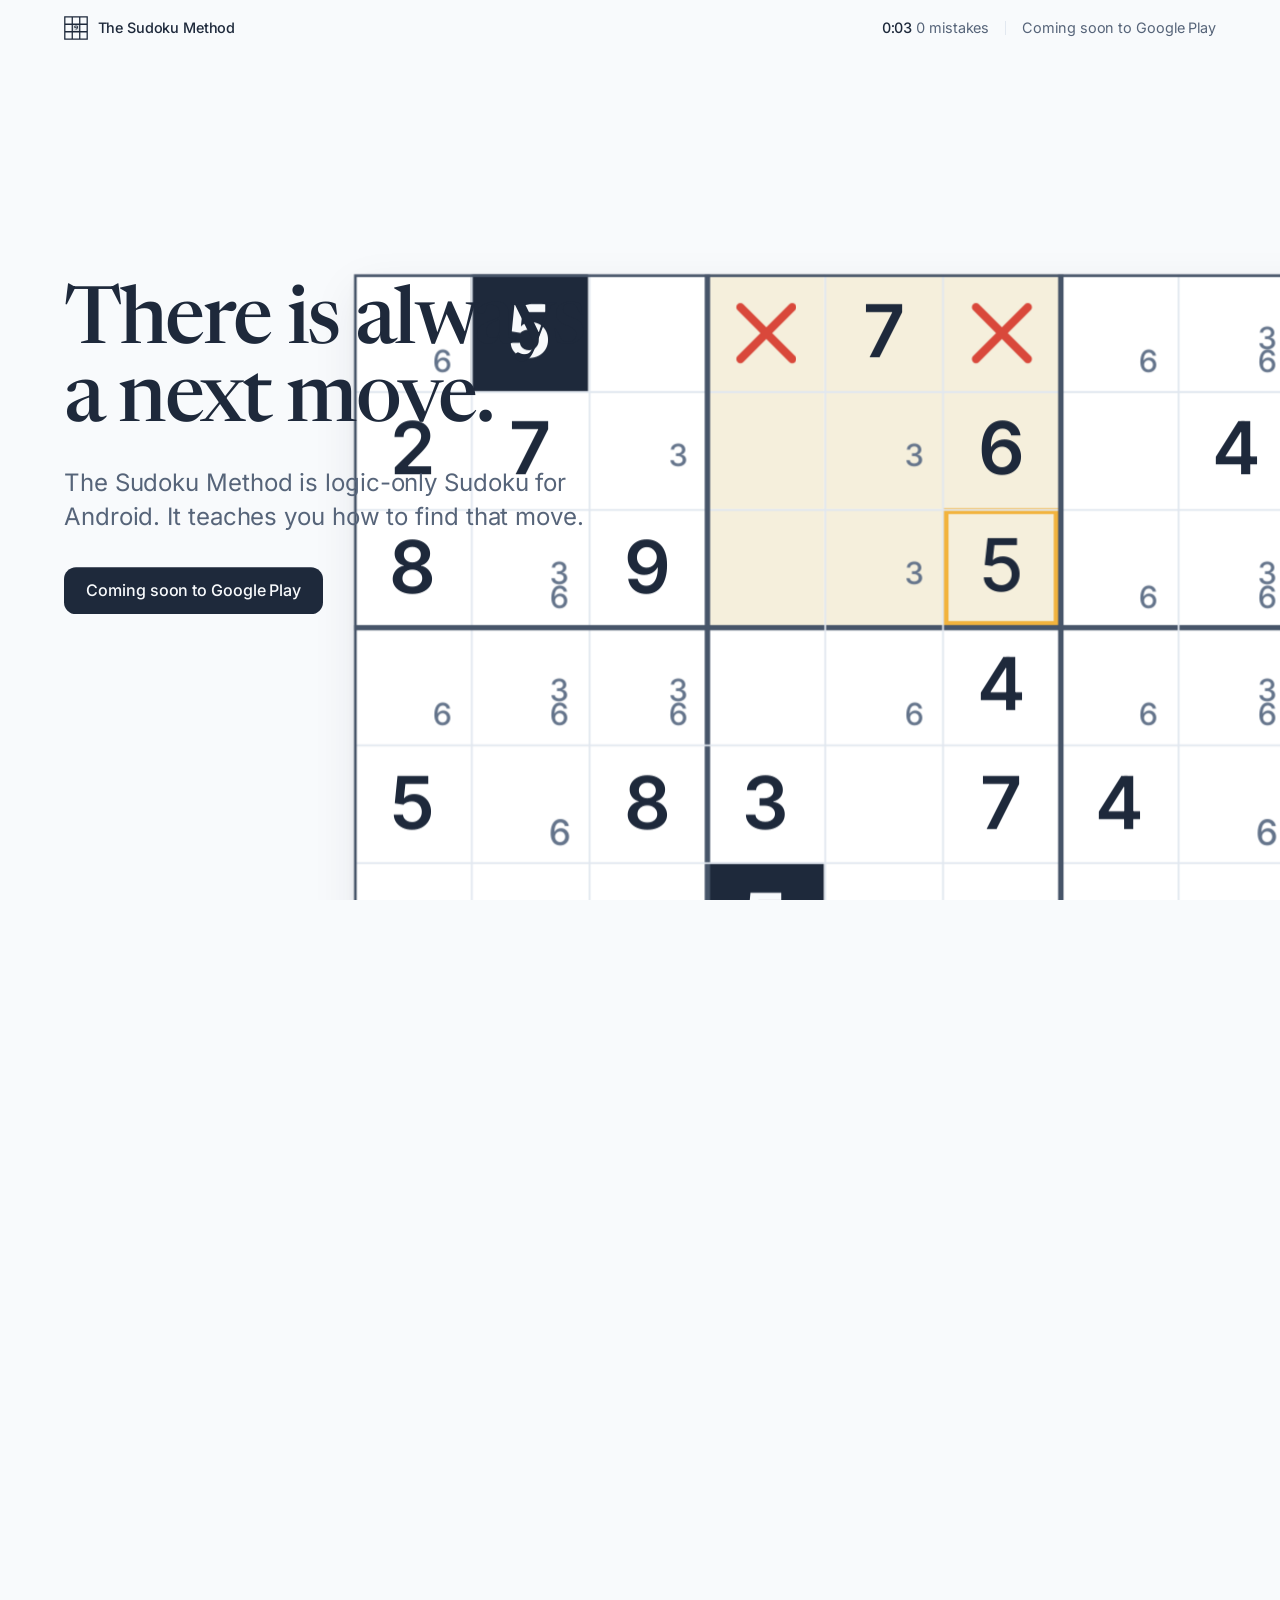
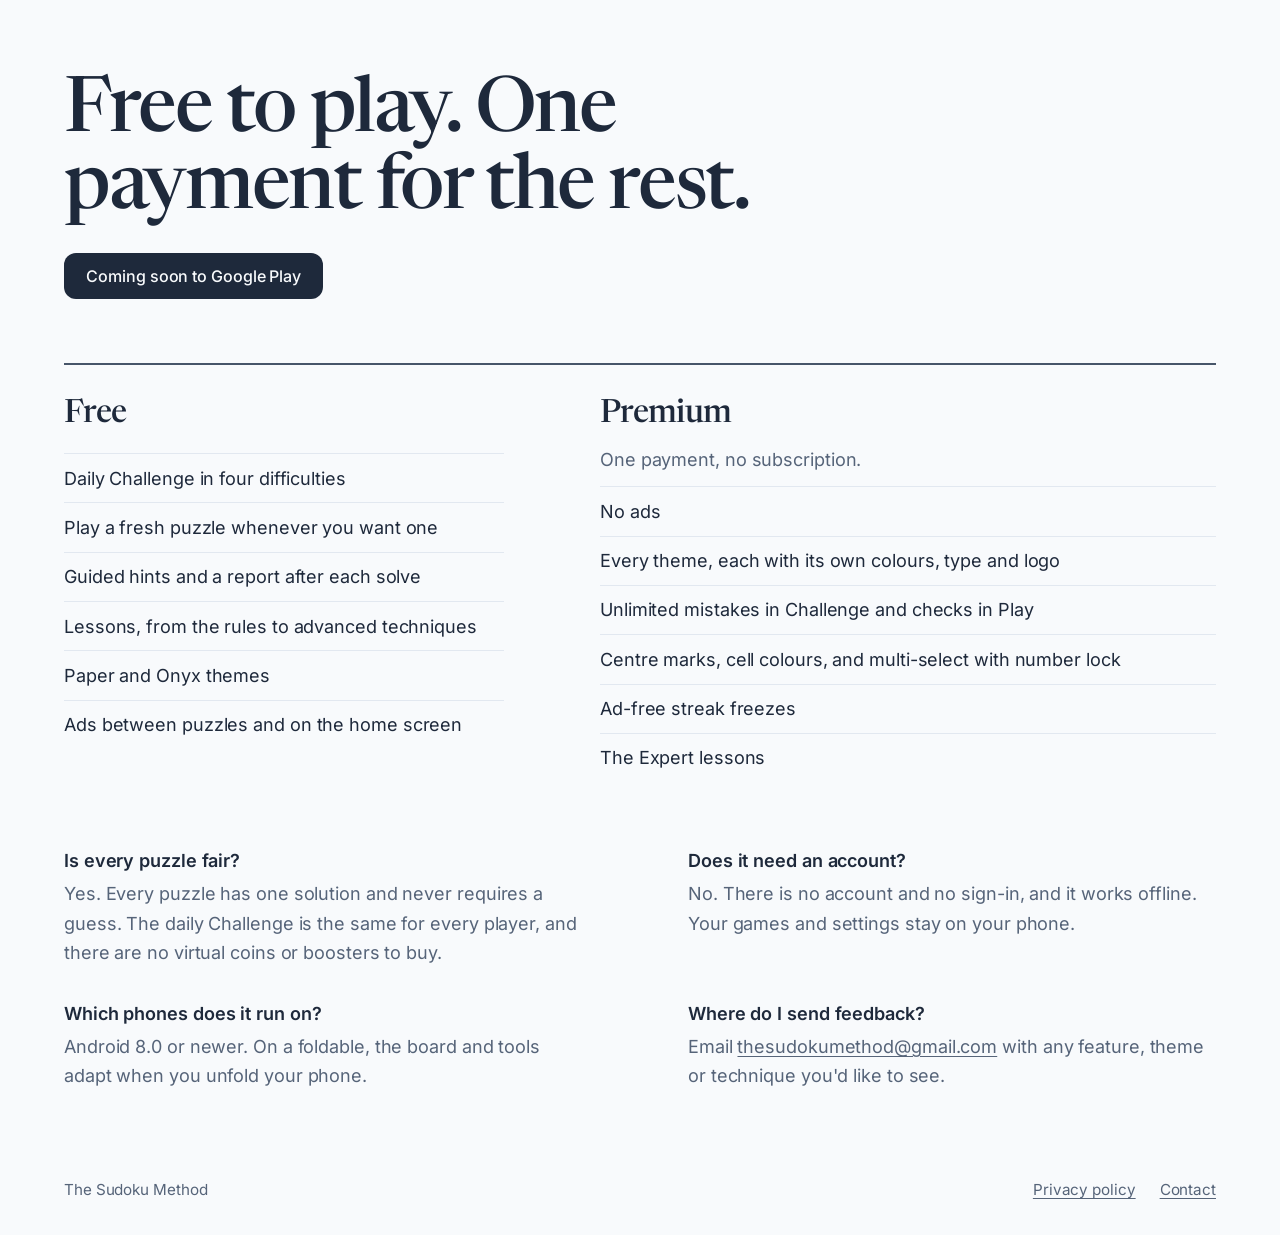
==== docs/index.html @ 0bb8c492 "The Sudoku Method website One real puzzle from the app, solved as you scroll, with the last digit le" ====
<!doctype html>
<html lang="en" class="no-js">
<head>
<meta charset="utf-8">
<meta name="viewport" content="width=device-width, initial-scale=1, viewport-fit=cover">
<title>The Sudoku Method: logic-only Sudoku for Android</title>
<meta name="description" content="Logic-only Sudoku with guided hints, a daily Challenge and a review of every solve. Every puzzle has one solution and never needs a guess.">
<link rel="canonical" href="https://thesudokumethod.app/">
<meta name="theme-color" content="#F8FAFC">
<meta property="og:type" content="website">
<meta property="og:site_name" content="The Sudoku Method">
<meta property="og:title" content="There is always a next move.">
<meta property="og:description" content="Logic-only Sudoku for Android, with hints that teach before they tell.">
<meta property="og:url" content="https://thesudokumethod.app/">
<meta property="og:image" content="https://thesudokumethod.app/assets/og.png">
<meta property="og:image:width" content="1200">
<meta property="og:image:height" content="630">
<meta name="twitter:card" content="summary_large_image">
<link rel="icon" href="favicon.svg" type="image/svg+xml">
<link rel="icon" href="favicon-32.png" sizes="32x32" type="image/png">
<link rel="apple-touch-icon" href="apple-touch-icon.png">
<link rel="preload" as="font" type="font/woff2" href="assets/fonts/newsreader.woff2" crossorigin>
<link rel="preload" as="font" type="font/woff2" href="assets/fonts/inter.woff2" crossorigin>
<link rel="stylesheet" href="engine/scrollcraft.css">
<link rel="stylesheet" href="assets/site.css">
<noscript><link rel="stylesheet" href="assets/nojs.css"></noscript>
<script>document.documentElement.classList.remove('no-js');</script>
<script type="application/ld+json">
{
  "@context": "https://schema.org",
  "@type": "MobileApplication",
  "name": "The Sudoku Method",
  "operatingSystem": "Android",
  "applicationCategory": "GameApplication",
  "url": "https://thesudokumethod.app/",
  "description": "Logic-only Sudoku with guided hints, a daily Challenge and a review of every solve."
}
</script>
</head>
<body>

<header class="bar" id="bar">
  <a class="brand" href="#top" aria-label="The Sudoku Method, back to the top">
    <svg class="mark" viewBox="0 0 30 30" aria-hidden="true">
      <path d="M1 1h28v28H1zM10.33 1v28M19.67 1v28M1 10.33h28M1 19.67h28" fill="none" stroke="currentColor" stroke-width="1.6"/>
      <rect x="11.1" y="11.1" width="7.8" height="7.8" fill="currentColor" opacity=".12"/>
      <text x="15" y="18" text-anchor="middle" font-size="8" font-weight="700" fill="currentColor">9</text>
    </svg>
    <span>The Sudoku Method</span>
  </a>
  <p class="clock" aria-hidden="true"><b id="clock">0:00</b> <span id="mistakes">0 mistakes</span></p>
  <p class="get" data-cta>Coming soon to Google Play</p>
</header>

<main id="top">
  <section id="solve" data-sc-act="pin" data-sc-span="12.4" aria-label="A Sudoku solved one move at a time">
    <div data-sc-stage class="stage" id="stage">
      <div class="texture" aria-hidden="true"></div>

      <div class="camera" id="camera" aria-hidden="true">
        <div class="tilt" id="tilt">
          <div class="board" id="board"></div>
        </div>
      </div>

      <div class="hero" data-beat="hero lift" data-hold-start>
        <h1>There is always a&nbsp;next&nbsp;move.</h1>
        <p class="lede">The Sudoku Method is logic-only Sudoku for Android. It teaches you how to find that move.</p>
        <p class="get get--solid" data-cta>Coming soon to Google Play</p>
      </div>

      <article class="note card" data-beat="look">
        <h2><span class="count">1/3</span> Look in this box</h2>
        <p>One digit has only one cell left here.</p>
      </article>
      <article class="note card" data-beat="find">
        <h2><span class="count">2/3</span> Find the 5</h2>
        <p>The highlighted 5s rule out the other empty cells in this box. Only one cell is left for a 5.</p>
      </article>
      <article class="note card" data-beat="place">
        <h2><span class="count">3/3</span> It's a 5</h2>
        <p>It's the only cell in this box that can hold a 5.</p>
      </article>
      <article class="note" data-beat="teach">
        <h2>Hints teach before they tell.</h2>
        <p>Where to look, why it works, and only then the digit. All three steps count as one hint.</p>
      </article>

      <article class="note note--r" data-beat="run">
        <h2>You never have to guess.</h2>
        <p>Every puzzle has exactly one solution and can be solved by logic alone. Each one is rated by the hardest technique it needs, from Easy to Expert.</p>
        <p class="tech" aria-hidden="true"><span id="tech">Hidden Single</span></p>
      </article>

      <article class="note" data-beat="stall">
        <h2>Then the easy digits run out.</h2>
        <p>Pencil in what's still possible, and start reading the board.</p>
      </article>
      <article class="note" data-beat="narrow">
        <h2>Now you read the marks.</h2>
        <p>11 short chapters take you from the rules to advanced techniques, with practice on real boards.</p>
        <p class="tech" aria-hidden="true"><span id="tech2">Pointing</span></p>
      </article>
      <article class="note note--r" data-beat="xwing" data-window="0.02 0.6">
        <h2>X-Wing</h2>
        <p>In each of these two rows, the 6 has just two cells left, and they line up. So the rest of those two columns can't be a 6.</p>
      </article>
      <article class="note note--r" data-beat="fall" data-window="0 0.82">
        <h2>One idea opens the whole board.</h2>
      </article>

      <section class="rail-wrap" id="railWrap" aria-label="Inside the app">
        <div class="rail" id="rail">
          <div class="rail-lead">
            <h2>Everything around the board.</h2>
            <p>Real screens from the app.</p>
          </div>
          <figure>
            <img src="assets/screens/challenge.jpg" width="675" height="1400" fetchpriority="low" decoding="async" alt="The Challenge screen: today's Medium puzzle, your streak and a calendar of the month.">
            <figcaption><b>Challenge</b> One puzzle a day in each difficulty, the same for everyone. Solve it on the day to build a streak.</figcaption>
          </figure>
          <figure>
            <img src="assets/screens/learn.jpg" width="675" height="1400" fetchpriority="low" decoding="async" alt="The Lessons screen, with beginner chapters such as Hidden Single and advanced chapters such as Pointing.">
            <figcaption><b>Lessons</b> 11 short chapters, from the rules to advanced techniques.</figcaption>
          </figure>
          <figure>
            <img src="assets/screens/report.jpg" width="675" height="1400" fetchpriority="low" decoding="async" alt="A report after a solve: where the player got stuck, a link to the lesson, and what to try next.">
            <figcaption><b>Your report</b> After each solve: your blind spots, the techniques you used and what to try next.</figcaption>
          </figure>
          <figure>
            <img src="assets/screens/stats.jpg" width="675" height="1400" fetchpriority="low" decoding="async" alt="The Statistics screen, showing perfect games, streaks and best times.">
            <figcaption><b>Statistics</b> Perfect games, streaks and best times, for every difficulty.</figcaption>
          </figure>
        </div>
      </section>

      <div class="themes" data-beat="themes">
        <h2>One board. Eight ways to see it.</h2>
        <p class="theme-name" id="themeName">Onyx</p>
        <p class="theme-tier" id="themeTier">Free</p>
      </div>

      <div class="close" id="close">
        <div class="ask" id="ask">
          <h2>One cell left.</h2>
          <p id="askLine">Its row, column and box already hold eight different digits. Which one is missing?</p>
          <div class="pad" id="pad" role="group" aria-label="Place a digit in the last cell"></div>
        </div>
        <div class="result" id="result" hidden>
          <div class="stars" id="stars" aria-hidden="true"></div>
          <h2 id="resultTitle" tabindex="-1">Perfect game</h2>
          <p class="sub">The Unhurried Library. Expert, hardest step X-Wing.</p>
          <dl class="score">
            <div><dd id="scoreMistakes">0</dd><dt id="scoreMistakesLabel">mistakes</dt></div>
            <div><dd>1</dd><dt>hint</dt></div>
            <div><dd id="scoreTime">0:00</dd><dt>time to beat 25:30</dt></div>
          </dl>
          <p class="verdict" id="verdict"></p>
          <p class="more">That was your own solve, timed from your first scroll. In the app, each one ends with a report like this.</p>
          <p class="get get--solid" data-cta>Coming soon to Google Play</p>
        </div>
      </div>
    </div>
  </section>

  <section class="after" id="get">
    <div class="after-head">
      <h2>Free to play. One payment for the rest.</h2>
      <p class="get get--solid" data-cta>Coming soon to Google Play</p>
    </div>

    <div class="plans">
      <div>
        <h3>Free</h3>
        <ul>
          <li>Daily Challenge in four difficulties</li>
          <li>Play a fresh puzzle whenever you want one</li>
          <li>Guided hints and a report after each solve</li>
          <li>Lessons, from the rules to advanced techniques</li>
          <li>Paper and Onyx themes</li>
          <li>Ads between puzzles and on the home screen</li>
        </ul>
      </div>
      <div>
        <h3>Premium</h3>
        <p class="plan-line">One payment, no subscription.</p>
        <ul>
          <li>No ads</li>
          <li>Every theme, each with its own colours, type and logo</li>
          <li>Unlimited mistakes in Challenge and checks in Play</li>
          <li>Centre marks, cell colours, and multi-select with number lock</li>
          <li>Ad-free streak freezes</li>
          <li>The Expert lessons</li>
        </ul>
      </div>
    </div>

    <dl class="faq">
      <div>
        <dt>Is every puzzle fair?</dt>
        <dd>Yes. Every puzzle has one solution and never requires a guess. The daily Challenge is the same for every player, and there are no virtual coins or boosters to buy.</dd>
      </div>
      <div>
        <dt>Does it need an account?</dt>
        <dd>No. There is no account and no sign-in, and it works offline. Your games and settings stay on your phone.</dd>
      </div>
      <div>
        <dt>Which phones does it run on?</dt>
        <dd>Android 8.0 or newer. On a foldable, the board and tools adapt when you unfold your phone.</dd>
      </div>
      <div>
        <dt>Where do I send feedback?</dt>
        <dd>Email <a href="mailto:thesudokumethod@gmail.com">thesudokumethod@gmail.com</a> with any feature, theme or technique you'd like to see.</dd>
      </div>
    </dl>
  </section>
</main>

<footer class="foot">
  <p>The Sudoku Method</p>
  <nav aria-label="Footer">
    <a href="privacy/">Privacy policy</a>
    <a href="mailto:thesudokumethod@gmail.com">Contact</a>
  </nav>
</footer>

<script src="engine/scrollcraft.js" defer></script>
<script src="assets/solve.js" defer></script>
<script src="assets/board.js" defer></script>
<script src="assets/page.js" defer></script>
</body>
</html>
---- docs/engine/scrollcraft.css ----
/* ============================================================================
   scrollcraft.css: the taste floor
   ----------------------------------------------------------------------------
   Two layers, and the split matters:

     TOKENS   what you override per brand. Colour roles, the type ramp, the
              spacing scale, elevation, motion. A brand is ~12 values.
     DEVICES  what the engine drives. Do not restyle these to taste; they are
              the mechanism. Style your own markup instead.

   Nothing here draws a "component". There are no card, badge, or pill classes,
   because a stylesheet that ships those is how every page built on it ends up
   with the same shapes. You get a floor and a vocabulary; the composition is
   yours.
   ========================================================================== */

/* ---------------------------------------------------------------- tokens -- */
:root {
  /* --- colour roles. Override these six and the page is rebranded. -------- */
  --sc-canvas:      #08090b;   /* the page ground. Drift interpolates this.   */
  --sc-surface:     #101217;   /* anything raised off the ground             */
  --sc-ink:         #f4f2ef;   /* primary text                               */
  --sc-ink-soft:    #9a9ba1;   /* secondary text. Tinted, never flat gray.   */
  --sc-accent:      #d8ff3e;   /* ONE accent. It owns a region, not confetti. */
  --sc-accent-ink:  #08090b;   /* text that sits on the accent               */

  --sc-hairline:    color-mix(in oklab, var(--sc-ink) 12%, transparent);
  --sc-hairline-strong: color-mix(in oklab, var(--sc-ink) 22%, transparent);

  /* --- type. Two families max. Display carries voice, text carries prose. - */
  --sc-font-display: "Instrument Sans", "Geist", system-ui, sans-serif;
  --sc-font-text:    "Geist", system-ui, sans-serif;
  --sc-font-mono:    "Geist Mono", ui-monospace, monospace;

  /* Fluid ramp. Tracking tightens as size grows because a face set at 6rem
     with 0 tracking reads loose; this is optical correction, not decoration. */
  --sc-t-xs:   clamp(0.75rem, 0.72rem + 0.15vw, 0.82rem);
  --sc-t-sm:   clamp(0.875rem, 0.84rem + 0.18vw, 0.95rem);
  --sc-t-base: clamp(1rem, 0.96rem + 0.22vw, 1.125rem);
  --sc-t-lg:   clamp(1.2rem, 1.1rem + 0.5vw, 1.5rem);
  --sc-t-xl:   clamp(1.6rem, 1.35rem + 1.2vw, 2.25rem);
  --sc-t-2xl:  clamp(2.1rem, 1.6rem + 2.4vw, 3.4rem);
  --sc-t-3xl:  clamp(2.8rem, 1.9rem + 4.2vw, 5rem);
  --sc-t-4xl:  clamp(3.4rem, 1.9rem + 6.6vw, 7.5rem);

  --sc-track-tight:  -0.035em;
  --sc-track-snug:   -0.02em;
  --sc-track-normal: -0.005em;
  --sc-track-wide:    0.08em;

  --sc-leading-none: 0.94;
  --sc-leading-tight: 1.06;
  --sc-leading-body: 1.62;

  --sc-measure: 62ch;

  /* --- space. 4px base: the useful middle steps an 8-only scale misses. --- */
  --sc-1: 0.25rem;  --sc-2: 0.5rem;   --sc-3: 0.75rem;  --sc-4: 1rem;
  --sc-5: 1.5rem;   --sc-6: 2rem;     --sc-7: 3rem;     --sc-8: 4rem;
  --sc-9: 6rem;     --sc-10: 8rem;    --sc-11: 12rem;

  /* Section rhythm is fluid so a phone doesn't inherit desktop air. */
  --sc-section: clamp(4.5rem, 9vw, 11rem);
  --sc-gutter:  clamp(1.25rem, 5vw, 5.5rem);
  --sc-maxw:    82rem;

  /* --- radius. Pick one scale for the page and hold it. ------------------- */
  --sc-r-sm: 6px;  --sc-r-md: 12px;  --sc-r-lg: 20px;  --sc-r-pill: 999px;

  /* --- elevation. Every shadow has an offset AND a soft blur, and is tinted
         to the canvas hue. A zero-offset coloured halo is decoration, not
         depth, so there isn't one here. ---------------------------------- */
  --sc-shadow-color: 220 40% 2%;
  --sc-e1: 0 1px 2px hsl(var(--sc-shadow-color) / 0.28),
           0 2px 6px -1px hsl(var(--sc-shadow-color) / 0.20);
  --sc-e2: 0 2px 4px hsl(var(--sc-shadow-color) / 0.24),
           0 8px 18px -4px hsl(var(--sc-shadow-color) / 0.30);
  --sc-e3: 0 4px 8px hsl(var(--sc-shadow-color) / 0.22),
           0 18px 40px -8px hsl(var(--sc-shadow-color) / 0.38),
           0 48px 90px -24px hsl(var(--sc-shadow-color) / 0.30);

  /* Edge light: a 1px top highlight sells a raised surface better than any
     amount of blur, because real raised things catch light on their lip. */
  --sc-edge: inset 0 1px 0 color-mix(in oklab, var(--sc-ink) 10%, transparent);

  /* --- motion. Built-in CSS easings are too weak for UI. ------------------ */
  --sc-ease-out:    cubic-bezier(0.23, 1, 0.32, 1);
  --sc-ease-in-out: cubic-bezier(0.77, 0, 0.175, 1);
  --sc-ease-drawer: cubic-bezier(0.32, 0.72, 0, 1);
  --sc-d-fast: 160ms;  --sc-d-base: 240ms;  --sc-d-slow: 420ms;

  --sc-z-stage: 1; --sc-z-copy: 20; --sc-z-chrome: 60;
}

/* --------------------------------------------------------------- reset -- */
*, *::before, *::after { box-sizing: border-box; }
html { -webkit-text-size-adjust: 100%; scroll-behavior: smooth; }
@media (prefers-reduced-motion: reduce) { html { scroll-behavior: auto; } }

body {
  margin: 0;
  background: var(--sc-canvas);
  color: var(--sc-ink);
  font-family: var(--sc-font-text);
  font-size: var(--sc-t-base);
  line-height: var(--sc-leading-body);
  letter-spacing: var(--sc-track-normal);
  -webkit-font-smoothing: antialiased;
  text-rendering: optimizeLegibility;
  font-synthesis-weight: none;
  overflow-x: clip;
}
img, video, canvas, svg { display: block; max-width: 100%; }
button, input, select, textarea { font: inherit; color: inherit; }

/* ------------------------------------------------- the browser surfaces --
   The parts you did not draw still carry the design. Selection, caret, focus
   ring, scrollbar and tabular numerals all ship with defaults that belong to no
   design system. Theming them is the cheapest signal that a page was built
   rather than assembled, and it is the step that gets skipped most reliably. */
::selection { background: var(--sc-accent); color: var(--sc-accent-ink); }
:root { caret-color: var(--sc-accent); accent-color: var(--sc-accent); }
:focus-visible {
  outline: 2px solid var(--sc-accent);
  outline-offset: 3px;
  border-radius: var(--sc-r-sm);
}
:where(a) { color: inherit; text-decoration-thickness: 1px; text-underline-offset: 0.22em; }
@supports (scrollbar-color: auto) {
  html { scrollbar-color: color-mix(in oklab, var(--sc-ink) 26%, transparent) transparent; scrollbar-width: thin; }
}
:where(table, .sc-nums, [data-sc-count]) { font-variant-numeric: tabular-nums; }

/* ----------------------------------------------------------- typography -- */
.sc-display {
  font-family: var(--sc-font-display);
  font-weight: 500;
  line-height: var(--sc-leading-none);
  letter-spacing: var(--sc-track-tight);
  text-wrap: balance;
  margin: 0;
}
.sc-display--xl { font-size: var(--sc-t-4xl); }
.sc-display--lg { font-size: var(--sc-t-3xl); }
.sc-display--md { font-size: var(--sc-t-2xl); letter-spacing: var(--sc-track-snug); }
.sc-lede {
  font-size: var(--sc-t-lg);
  line-height: 1.44;
  letter-spacing: var(--sc-track-snug);
  color: var(--sc-ink);
  max-width: 46ch;
  text-wrap: pretty;
  margin: 0;
}
.sc-body { max-width: var(--sc-measure); color: var(--sc-ink-soft); text-wrap: pretty; margin: 0; }
.sc-label {
  font-family: var(--sc-font-mono);
  font-size: var(--sc-t-xs);
  letter-spacing: var(--sc-track-wide);
  text-transform: uppercase;
  color: var(--sc-ink-soft);
}

/* ---------------------------------------------------------------- layout -- */
.sc-wrap { width: 100%; max-width: var(--sc-maxw); margin-inline: auto; padding-inline: var(--sc-gutter); }
.sc-section { padding-block: var(--sc-section); }
/* More space above a heading than below it: the gap belongs to the boundary,
   not to the pair. */
.sc-stack > * + * { margin-top: var(--sc-4); }
.sc-stack > :is(h1,h2,h3) { margin-top: var(--sc-7); }
.sc-stack > :is(h1,h2,h3):first-child { margin-top: 0; }
.sc-rule { height: 1px; border: 0; background: var(--sc-hairline); margin: 0; }

/* =============================================================== DEVICES ==
   Driven by the engine. Restyle your own markup, not these.                */

.sc-act--pinned { position: relative; }
.sc-stage {
  position: sticky; top: 0;
  height: 100vh; height: 100svh;
  overflow: clip;
  z-index: var(--sc-z-stage);
}

/* scrub / sequence media */
.sc-stage :is(video[data-sc-scrub], canvas[data-sc-sequence], .sc-stage__poster) {
  position: absolute; inset: 0;
  width: 100%; height: 100%;
  object-fit: cover;
}
video[data-sc-scrub] { opacity: 0; transition: opacity 380ms var(--sc-ease-out); }
.sc-has-clip video[data-sc-scrub] { opacity: 1; }
/* The poster is a live frame-holder, not a placeholder: it stays up until a
   real video frame has painted, which is what stops the blank-stage flash. */
.sc-stage__poster { z-index: 0; transition: opacity 380ms var(--sc-ease-out); }
.sc-has-clip .sc-stage__poster { opacity: 0; }

/* A scrim only where text sits. A full-frame darkening layer flattens the
   image everywhere to fix contrast in one corner. */
.sc-scrim {
  position: absolute; inset: 0; pointer-events: none; z-index: 1;
  background: linear-gradient(
    var(--sc-scrim-angle, 180deg),
    color-mix(in oklab, var(--sc-canvas) var(--sc-scrim-a, 78%), transparent) 0%,
    color-mix(in oklab, var(--sc-canvas) 30%, transparent) 42%,
    transparent 68%);
}
/* Point the scrim at the copy. A scrim gradient that darkens the top while the
   copy sits at the bottom fixes contrast nowhere and flattens the image
   everywhere, which is the most common way text-over-video goes wrong. */
.sc-scrim--bottom { --sc-scrim-angle: 0deg; }
.sc-scrim--left   { --sc-scrim-angle: 90deg; }
.sc-scrim--right  { --sc-scrim-angle: 270deg; }

/* Corner scrims, for copy anchored to a corner. An edge gradient has to darken
   a whole band across the frame to cover one corner; a corner gradient puts the
   density where the text is and leaves the rest of the image alone. Pair with
   .sc-copy--lead / .sc-copy--trail. */
.sc-scrim--lead {
  background: linear-gradient(to top right,
    color-mix(in oklab, var(--sc-canvas) 94%, transparent) 0%,
    color-mix(in oklab, var(--sc-canvas) 72%, transparent) 30%,
    color-mix(in oklab, var(--sc-canvas) 30%, transparent) 52%,
    transparent 72%);
}
.sc-scrim--trail {
  background: linear-gradient(to top left,
    color-mix(in oklab, var(--sc-canvas) 94%, transparent) 0%,
    color-mix(in oklab, var(--sc-canvas) 72%, transparent) 30%,
    color-mix(in oklab, var(--sc-canvas) 30%, transparent) 52%,
    transparent 72%);
}
/* A band across the bottom, for copy that spans the full width of the frame.
   That is what both corner anchors become below 860px, and it is also the right
   shape whenever the copy block is wider than a corner. */
.sc-scrim--band {
  background: linear-gradient(to top,
    color-mix(in oklab, var(--sc-canvas) 94%, transparent) 0%,
    color-mix(in oklab, var(--sc-canvas) 74%, transparent) 22%,
    color-mix(in oklab, var(--sc-canvas) 30%, transparent) 42%,
    transparent 58%);
}
.sc-scrim--vignette {
  background: radial-gradient(120% 90% at 50% 45%, transparent 40%,
              color-mix(in oklab, var(--sc-canvas) 70%, transparent) 100%);
}

/* copy over a stage.
   max-width is in rem, never ch. A `ch` on this container resolves against the
   CONTAINER's font-size (body size), not the display size of the heading inside
   it, so `max-width: 20ch` here silently produces a ~180px column and wraps a
   hero headline to six lines. Set a ch measure on the text element itself. */
.sc-copy {
  position: absolute; z-index: var(--sc-z-copy);
  inset-inline: var(--sc-gutter);
  max-width: min(46rem, 76vw);
  will-change: opacity, transform;
}
.sc-copy--lead   { left: var(--sc-gutter); bottom: clamp(3rem, 12vh, 9rem); }
/* inset-inline FIRST. It is the shorthand for left+right, so declaring it after
   `left: 50%` resets left to auto and the block drifts off the left edge. */
.sc-copy--center { inset-inline: auto; left: 50%; top: 50%; translate: -50% -50%; text-align: center; }
.sc-copy--trail  { inset-inline: auto; right: var(--sc-gutter); bottom: clamp(3rem, 12vh, 9rem); text-align: right; }

/* cue defaults: the engine writes opacity/transform inline, these are the
   pre-paint state so nothing flashes before the first read() */
[data-sc-cue] { opacity: 0; will-change: opacity, transform; }
.sc-ready [data-sc-cue] { transition: none; }

/* kinetic split */
.sc-split { display: inline-block; overflow: hidden; vertical-align: top; }
/* Descenders live below the baseline; a line mask clipped to the line box eats
   the tails off g, y, p, j. The padding buys them room back. */
.sc-split--line { display: block; padding-bottom: 0.14em; margin-bottom: -0.14em; }
.sc-split__i { display: inline-block; will-change: transform, opacity; }
.sc-is-split { opacity: 1 !important; }

/* horizontal rail */
[data-sc-pan] { display: flex; will-change: transform; }

/* reveal + parallax */
[data-sc-reveal] { will-change: clip-path; }
[data-sc-parallax] { will-change: transform; }

/* flow reveal (fires once) */
[data-sc-in], [data-sc-stagger] > * {
  opacity: 0;
  transform: translate3d(0, 14px, 0);
  transition: opacity 620ms var(--sc-ease-out), transform 620ms var(--sc-ease-out);
}
[data-sc-in].sc-in, [data-sc-stagger] > .sc-in { opacity: 1; transform: none; }

/* pointer devices */
[data-sc-tilt] { transform-style: preserve-3d; will-change: transform; }
[data-sc-magnet] { will-change: transform; }
/* isolation always; position only if nothing more specific already set it.
   Written with :where() (zero specificity) on purpose: a plain `position:
   relative` here has the same weight as `.sc-stage` and, being later in the
   file, silently wins. A stage carrying both attributes then stops being
   sticky and the whole act scrolls away instead of pinning. */
[data-sc-spotlight] { isolation: isolate; }
:where([data-sc-spotlight]) { position: relative; }
[data-sc-spotlight]::after {
  content: ""; position: absolute; inset: 0; pointer-events: none; z-index: 2;
  background: radial-gradient(
    28rem 28rem at calc(var(--sc-mx, 0.5) * 100%) calc(var(--sc-my, 0.5) * 100%),
    color-mix(in oklab, var(--sc-accent) 16%, transparent), transparent 70%);
  opacity: 0; transition: opacity var(--sc-d-slow) var(--sc-ease-out);
}
[data-sc-spotlight]:hover::after { opacity: 1; }

/* =========================================================== WORLDFLIGHT ==
   One fixed stage for the whole page. The only thing in document flow is the
   spacer, and it is empty. If you find yourself adding a section here, you want
   act mode instead: the moment a real block scrolls past the fixed stage, the
   page has a seam again and the whole point is gone.                        */

[data-sc-mode="worldflight"] { position: relative; }

.sc-world {
  position: fixed; inset: 0;
  overflow: clip;
  z-index: var(--sc-z-stage);
  background: var(--sc-canvas);
}

/* Every leg is mounted for the life of the page and stacked in the same box.
   The engine owns opacity, visibility and z-index here; do not set them. */
.sc-world__seg {
  position: absolute; inset: 0;
  opacity: 0;
  will-change: opacity;
}
.sc-world__seg > :is(video, img, canvas) {
  position: absolute; inset: 0;
  width: 100%; height: 100%;
  object-fit: cover;
}
/* The poster is the frame-holder AND the first camera move: the engine pushes
   it in slowly until a real decoded frame is available to replace it. */
.sc-world__poster {
  z-index: 0;
  transform-origin: 50% 50%;
  transition: opacity 420ms var(--sc-ease-out);
}
.sc-world__seg > video { z-index: 1; }
.sc-world__seg.sc-has-clip .sc-world__poster { opacity: 0; }
/* The act stylesheet lights a clip through its ancestor act. A worldflight leg
   has no act, so match the class the engine also writes on the clip itself. */
video[data-sc-scrub].sc-has-clip { opacity: 1; }

/* The copy layer is fixed too, and inert by default: the engine hands
   pointer-events back to a block only while it is actually legible. */
.sc-world__copy {
  position: fixed; inset: 0;
  z-index: var(--sc-z-copy);
  pointer-events: none;
}
.sc-world__scrim { position: absolute; inset: 0; pointer-events: none; z-index: 0; }
[data-sc-copy] {
  opacity: 0;
  pointer-events: none;
  will-change: opacity, transform;
}
.sc-ready [data-sc-copy] { transition: none; }

/* The track. Empty on purpose. */
.sc-world__spacer { pointer-events: none; }

/* scroll progress */
[data-sc-progress] {
  position: fixed; inset: 0 0 auto 0; height: 2px; z-index: var(--sc-z-chrome);
  background: var(--sc-accent); transform-origin: 0 50%; transform: scaleX(0);
  will-change: transform;
}

/* ----------------------------------------------------------- atmosphere --
   Depth is not only shadow. Grain keeps a flat dark ground from banding, and
   it is the difference between "a dark page" and "a lit room". */
.sc-grain { position: fixed; inset: 0; pointer-events: none; z-index: 3; opacity: 0.045; }
.sc-grain::before {
  content: ""; position: absolute; inset: -50%;
  background-image: url("data:image/svg+xml;utf8,<svg xmlns='http://www.w3.org/2000/svg' width='140' height='140'><filter id='n'><feTurbulence type='fractalNoise' baseFrequency='0.85' numOctaves='3'/></filter><rect width='140' height='140' filter='url(%23n)'/></svg>");
}

/* -------------------------------------------------------- reduced motion -- */
@media (prefers-reduced-motion: reduce) {
  /* Fewer and gentler, not zero. Opacity still carries the reveal so the page
     is comprehensible; every position change is dropped. */
  [data-sc-in], [data-sc-stagger] > * { transform: none; transition-duration: 220ms; }
  [data-sc-parallax], [data-sc-pan], .sc-split__i { transform: none !important; }
  /* A wipe is a position change too. Show reveal content settled. */
  [data-sc-reveal] { clip-path: none !important; }
  /* A rail's transform IS its navigation, not decoration. Zeroing it the way
     parallax and kinetic type are zeroed parks the act on its first screenful
     and makes everything past the fold unreachable: a device degrading into
     missing content. Hand the travel back to the reader as an ordinary scroll
     region instead, so the same items are all still gettable without motion.
     A build that would rather re-lay the rail out as a grid can still do that;
     this is the floor, not the ceiling. */
  [data-sc-act="pan"] .sc-stage,
  [data-sc-act="pan"] [data-sc-stage] {
    overflow-x: auto; overflow-y: hidden;
    overscroll-behavior-x: contain;
    scroll-snap-type: x proximity;
  }
  [data-sc-pan] > * { scroll-snap-align: center; }
  [data-sc-spotlight]::after { display: none; }
  /* A worldflight keeps its whole story here. No clip is ever fetched, so the
     posters are the film, and they cross-dissolve through exactly the same
     seams at exactly the same scroll positions. The push-in and the copy drift
     are the only things that go. */
  .sc-world__poster, [data-sc-copy] { transform: none !important; }
}

/* --------------------------------------------------------------- mobile -- */
@media (max-width: 860px) {
  .sc-copy { inset-inline: var(--sc-gutter); max-width: none; }
  .sc-copy--trail { text-align: left; }
  .sc-stage { height: 100svh; }
  /* .sc-copy--trail re-anchors to the left and spans the full width here, so a
     bottom-RIGHT corner gradient darkens the one corner the copy just left and
     guarantees a contrast failure over any bright clip. Point the density at
     the copy: the same band .sc-scrim--band paints. */
  .sc-scrim--trail {
    background: linear-gradient(to top,
      color-mix(in oklab, var(--sc-canvas) 94%, transparent) 0%,
      color-mix(in oklab, var(--sc-canvas) 74%, transparent) 22%,
      color-mix(in oklab, var(--sc-canvas) 30%, transparent) 42%,
      transparent 58%);
  }
}
---- docs/assets/site.css ----
/* The Sudoku Method. Colours, type and board proportions come from the app's own Paper and Onyx themes (ui/Palettes.kt);
   the fonts are the ones it ships. --k runs from 0 (Paper) to 1 (Onyx) as the room goes dark at the stall. */

@font-face { font-family: "Inter"; src: url("fonts/inter.woff2") format("woff2"); font-weight: 300 700; font-display: swap; }
@font-face { font-family: "Newsreader"; src: url("fonts/newsreader.woff2") format("woff2"); font-weight: 300 700; font-style: normal; font-display: swap; }
@font-face { font-family: "Newsreader"; src: url("fonts/newsreader-italic.woff2") format("woff2"); font-weight: 300 600; font-style: italic; font-display: swap; }
@font-face { font-family: "JetBrains Mono"; src: url("fonts/jetbrains-mono.woff2") format("woff2"); font-weight: 400 700; font-display: swap; }

:root {
  color-scheme: light;
  --k: 0;
  --lift: 1;
  --marks: 1;
  --b: 600px;
  --cell: calc(var(--b) / 9);
  --gold: #F2B33D;
  --bg: color-mix(in oklab, #F8FAFC, #0F0F11 calc(var(--k) * 100%));
  --surface: color-mix(in oklab, #FFFFFF, #18181B calc(var(--k) * 100%));
  --ink: color-mix(in oklab, #1E293B, #ECEAE5 calc(var(--k) * 100%));
  --soft: color-mix(in oklab, #566479, #A9A8AE calc(var(--k) * 100%));
  --grid: color-mix(in oklab, #E2E8F0, #2B2B30 calc(var(--k) * 100%));
  --box: color-mix(in oklab, #475569, #76757D calc(var(--k) * 100%));
  --given: var(--ink);
  --entry: color-mix(in oklab, #475569, #C9C7C1 calc(var(--k) * 100%));
  --zone: color-mix(in oklab, #F5EFDC, #3A301C calc(var(--k) * 100%));
  --accent: color-mix(in oklab, #475569, #E6B85C calc(var(--k) * 100%));
  --mark: color-mix(in oklab, #64748B, #9C9BA2 calc(var(--k) * 100%));
  --err: color-mix(in oklab, #D9483B, #F0857C calc(var(--k) * 100%));
  --chip: #1E293B;
  --chip-ink: #F8FAFC;
  --font-board: "Inter", system-ui, sans-serif;
  --given-weight: 600;
  --entry-weight: 400;
  --entry-style: normal;
  --cell-line: 1;
  --box-line: 3;

  --sc-canvas: var(--bg);
  --sc-surface: var(--surface);
  --sc-ink: var(--ink);
  --sc-ink-soft: var(--soft);
  --sc-accent: var(--gold);
  --sc-accent-ink: #1E293B;
  --sc-font-display: "Newsreader", Georgia, serif;
  --sc-font-text: "Inter", system-ui, sans-serif;
  --sc-shadow-color: 217 33% 17%;
  --gutter: clamp(1rem, 5vw, 5rem);
}

/* The other six themes, from the app's palettes. Onyx is Paper with --k at 1. */
:root[data-theme="swiss"] { --bg: #F4F4F2; --surface: #FFF; --ink: #000; --soft: #404040; --grid: #C8C8C8; --box: #000; --entry: #005A9C; --zone: #FCD116; --mark: #404040; --font-board: "Inter", system-ui, sans-serif; --given-weight: 700; --entry-weight: 700; --box-line: 5; }
:root[data-theme="eink"] { --bg: #F0F0F0; --surface: #F0F0F0; --ink: #1A1A1A; --soft: #666; --grid: #1A1A1A; --box: #1A1A1A; --entry: #1A1A1A; --mark: #666; --font-board: "Newsreader", Georgia, serif; --given-weight: 500; --entry-weight: 400; --entry-style: italic; }
:root[data-theme="terminal"] { --bg: #0A0700; --surface: #0A0700; --ink: #FF9900; --soft: #C98A14; --grid: #4A3300; --box: #6B4B00; --given: #A67314; --entry: #FFE2A8; --mark: #A86F00; --font-board: "JetBrains Mono", monospace; --given-weight: 700; --entry-weight: 400; --cell-line: 1.5; }
:root[data-theme="zen"] { --bg: #F4F6F0; --surface: #FAFBF7; --ink: #2C3D2E; --soft: #5E6C60; --grid: #DCE1D6; --box: #8F9E8B; --entry: #4E6B4A; --mark: #5E6C60; --given-weight: 400; --entry-weight: 300; --box-line: 2; }
:root[data-theme="editorial"] { --bg: #FFF; --surface: #FFF; --ink: #111; --soft: #4D4D4D; --grid: #111; --box: #111; --entry: #111; --mark: #4D4D4D; --font-board: "Newsreader", Georgia, serif; --given-weight: 600; --entry-weight: 400; --entry-style: italic; --cell-line: .75; --box-line: 3; }
:root[data-theme="broadsheet"] { --bg: #EDEBE6; --surface: #F6F5F1; --ink: #1A1A19; --soft: #5A5852; --grid: #C9C5BC; --box: #1A1A19; --entry: #274A82; --mark: #5A5852; --font-board: "Newsreader", Georgia, serif; --given-weight: 600; --entry-weight: 400; }

html { background: var(--bg); }
body { background: var(--bg); overflow-x: clip; }
a { color: inherit; text-underline-offset: .18em; text-decoration-thickness: 1px; }
::selection { background: var(--gold); color: #1E293B; }
:focus-visible { outline: 2px solid var(--gold); outline-offset: 3px; border-radius: 4px; }

/* ------------------------------------------------------------------------------------------------- top bar ---- */
.bar {
  position: fixed; inset: 0 0 auto 0; z-index: 60;
  display: flex; align-items: center; gap: var(--sc-4);
  height: 56px; padding: 0 var(--gutter); padding-top: env(safe-area-inset-top);
  color: var(--ink);
  font-size: .9rem;
}
.brand { display: inline-flex; align-items: center; gap: .6rem; text-decoration: none; font-weight: 500; letter-spacing: -.01em; }
.mark { width: 24px; height: 24px; flex: none; }
.mark text { font-family: "Newsreader", Georgia, serif; }
.clock { margin: 0 0 0 auto; color: var(--soft); font-variant-numeric: tabular-nums; white-space: nowrap; }
.clock b { color: var(--ink); font-weight: 500; }
.bar .get { margin: 0; color: var(--soft); white-space: nowrap; }
.bar .get::before { content: ""; display: inline-block; width: 1px; height: 1em; margin-right: var(--sc-4); vertical-align: -.15em; background: var(--grid); }
.bar .is-live { color: var(--ink); font-weight: 500; }
html[data-now="hero"] .clock, html[data-now="lift"] .clock,
html[data-now="hero"] .bar .get, html[data-now="lift"] .bar .get { visibility: hidden; }

html.past .bar { background: var(--bg); box-shadow: 0 1px 0 var(--grid); }
html.past .clock { visibility: hidden; }

/* ------------------------------------------------------------------------------------------------ the stage --- */
.stage { background: var(--bg); color: var(--ink); isolation: isolate; }

.texture { position: absolute; inset: 0; z-index: 0; pointer-events: none; }
html[data-theme="terminal"] .texture { background: repeating-linear-gradient(0deg, rgb(255 153 0 / .05) 0 1px, transparent 1px 4px); }
html[data-theme="zen"] .texture { background: repeating-radial-gradient(circle at 12% 88%, transparent 0 22px, rgb(143 158 139 / .22) 22px 23px); }
html[data-theme="swiss"] .texture { background:
  radial-gradient(circle at 100% 100%, #E3242B 0 24vmin, transparent 24.1vmin),
  linear-gradient(#005A9C, #005A9C) 0 100% / 2.4vmin 46vmin no-repeat; }
html[data-theme="editorial"] .texture { background: linear-gradient(#111, #111) 0 56px / 100% 6px no-repeat; }

.camera { position: absolute; left: 0; top: 0; width: 0; height: 0; z-index: 1; perspective: 1700px; }
.tilt, .board { position: absolute; left: 0; top: 0; width: 0; height: 0; transform-style: preserve-3d; }
.board { left: calc(var(--b) / -2); top: calc(var(--b) / -2); width: var(--b); height: var(--b); }
.plate {
  position: absolute; inset: 0;
  background: var(--surface);
  box-shadow: 0 2px 4px hsl(217 33% 17% / calc(.1 + var(--lift) * .1)), 0 calc(var(--lift) * 40px + 8px) calc(var(--lift) * 70px + 24px) hsl(217 33% 17% / calc(.08 + var(--lift) * .18));
}
.layer { position: absolute; inset: 0; width: 100%; height: 100%; }
.digits { transform-style: preserve-3d; pointer-events: none; }
html.flat .digits { transform-style: flat; }

.fill, .mk, .d {
  position: absolute; width: 11.112%; height: 11.112%;
  left: calc(var(--c) * 11.111%); top: calc(var(--r) * 11.111%);
}
.fill { transition: background-color 180ms var(--sc-ease-out); }
.fill.zone { background: var(--zone); }
.fill.hit { background: var(--chip); }
.fill.corner { background: var(--gold); }
.fill.target { box-shadow: inset 0 0 0 calc(var(--cell) * .05) var(--gold); }
.fill.heat1 { background: #F29A8F; }
.fill.heat2 { background: #F4B193; }
.fill.heat3 { background: #F5C59B; }
html[data-now="xwing"] .fill.zone { background: color-mix(in oklab, var(--zone) 60%, transparent); }
html[data-now="xwing"] .fill.corner { background: var(--gold); }

.grid line, .grid rect { stroke: var(--grid); vector-effect: non-scaling-stroke; fill: none; }
.grid .cell { stroke-width: var(--cell-line); }
.grid .box { stroke: var(--box); stroke-width: calc(var(--box-line) * 1px * var(--sw, 1)); }

.d {
  display: grid; place-items: center;
  font-family: var(--font-board);
  font-size: calc(var(--cell) * .62);
  line-height: 1;
  font-variant-numeric: lining-nums;
  color: var(--given);
  font-weight: var(--given-weight);
}
.digits .given { transform: translateZ(calc(var(--lift) * var(--z, 0) * 1px)); }
html.flat .digits .given { transform: none; }
.d.entry { color: var(--entry); font-weight: var(--entry-weight); font-style: var(--entry-style); }
.d.hit { color: var(--chip-ink); }
.d.lit { color: var(--ink); font-weight: 500; }
.d.wrong { color: var(--err); font-weight: 500; }
.d.drop { animation: drop 280ms var(--sc-ease-out) both; }
.d.shake { animation: shake 320ms var(--sc-ease-out); }
@keyframes drop { from { opacity: 0; transform: scale(1.5); } }
@keyframes shake { 25% { transform: translateX(-6%); } 60% { transform: translateX(5%); } }

.shadows .shadow {
  color: transparent; font-weight: var(--given-weight);
  text-shadow: 0 0 calc(var(--lift) * 3px) hsl(217 33% 17% / calc(var(--lift) * .26));
}
html.flat .shadows { display: none; }

.marks { opacity: var(--marks); }
.mk {
  display: grid; grid-template: repeat(3, 1fr) / repeat(3, 1fr);
  padding: 5%;
  font-size: calc(var(--cell) * .2);
  line-height: 1; font-weight: 500;
  color: var(--mark);
  font-variant-numeric: tabular-nums;
}
.m { display: grid; place-items: center; font-style: normal; opacity: 0; }
.m.on { opacity: .88; }
.marks[data-focus] .m.on { opacity: .28; }
.marks[data-focus="3"] .m.on.d3, .marks[data-focus="6"] .m.on.d6, .marks[data-focus="9"] .m.on.d9 { opacity: 1; color: var(--gold); font-weight: 700; transform: scale(1.3); }
.marks[data-focus] .m.on.on-fill.on-fill { color: #1E293B; transform: scale(1.5); }
.m.on.strike { color: var(--err) !important; opacity: 1; text-decoration: line-through; text-decoration-thickness: 2px; }

.sweep { overflow: visible; pointer-events: none; }
.ray { stroke: var(--gold); stroke-width: 5; stroke-linecap: round; fill: none; }
.nope { stroke: var(--err); stroke-width: 7; stroke-linecap: round; fill: none; }
.wing { stroke: var(--gold); stroke-width: 7; stroke-linejoin: round; fill: none; }

.iris {
  display: none; position: fixed; inset: 0; z-index: 70; pointer-events: none;
  -webkit-backdrop-filter: invert(1) hue-rotate(180deg) brightness(1.03);
  backdrop-filter: invert(1) hue-rotate(180deg) brightness(1.03);
}

/* ---------------------------------------------------------------------------------------------------- copy ---- */
.hero, .note, .themes { position: absolute; z-index: 3; }
h1, h2 { font-family: var(--sc-font-display); font-weight: 500; letter-spacing: -.02em; text-wrap: balance; color: var(--ink); }

.hero { left: var(--gutter); top: 50%; translate: 0 -50%; width: min(50vw, 44rem); }
.hero h1 { margin: 0; font-size: clamp(3.2rem, 6.2vw, 6.4rem); line-height: .98; letter-spacing: -.03em; }
.lede { margin: var(--sc-5) 0 var(--sc-6); max-width: 23em; font-size: var(--sc-t-lg); line-height: 1.45; color: var(--soft); text-wrap: pretty; }

.get--solid {
  display: inline-block; margin: 0; padding: .8rem 1.4rem;
  background: var(--ink); color: var(--bg);
  border-radius: 12px; font-weight: 500; font-size: 1rem; line-height: 1.3;
  text-decoration: none; white-space: nowrap;
}
a.get--solid { transition: transform 140ms var(--sc-ease-out); }
a.get--solid:active { transform: scale(.97); }

.note { left: var(--gutter); top: 52%; translate: 0 -50%; width: min(34vw, 30rem); }
.note--r { left: auto; right: var(--gutter); }
.note h2 { margin: 0 0 var(--sc-3); font-size: clamp(2.2rem, 4vw, 3.6rem); line-height: 1.04; }
.note p { margin: 0; font-size: var(--sc-t-lg); line-height: 1.5; color: var(--soft); text-wrap: pretty; max-width: 28em; }

.card {
  padding: var(--sc-5) var(--sc-5) calc(var(--sc-5) + 2px);
  width: min(34vw, 27rem);
  background: var(--surface); border-radius: 20px;
  box-shadow: 0 2px 4px hsl(217 33% 17% / .06), 0 18px 40px -12px hsl(217 33% 17% / .18);
}
.card h2 { font-family: var(--sc-font-text); font-size: var(--sc-t-lg); font-weight: 600; letter-spacing: -.01em; margin-bottom: var(--sc-2); }
.card p { font-size: 1.0625rem; }
.count { color: var(--soft); font-weight: 400; margin-right: .25em; font-variant-numeric: tabular-nums; }

.tech { margin-top: var(--sc-5) !important; font-size: 1rem !important; color: var(--ink) !important; font-weight: 500; }
.tech span { display: inline-block; padding: .35rem .75rem; border-radius: 8px; background: var(--zone); }

/* -------------------------------------------------------------------------------------------- the app, a rail -- */
.rail-wrap { position: absolute; inset: 0; z-index: 2; visibility: hidden; opacity: 0; display: flex; align-items: center; overflow: hidden; }
.rail { display: flex; align-items: center; gap: clamp(2.5rem, 6vw, 6rem); padding: 72px var(--gutter) var(--sc-5); width: max-content; }
.rail-lead { width: min(84vw, 32rem); flex: none; }
.rail-lead h2 { margin: 0 0 var(--sc-3); font-size: clamp(2.6rem, 5.4vw, 5rem); line-height: 1; }
.rail-lead p { margin: 0; color: var(--soft); font-size: var(--sc-t-lg); }
.rail figure { flex: none; margin: 0; display: flex; align-items: center; gap: var(--sc-6); }
.rail img {
  height: min(74svh, 46rem); width: auto; display: block;
  border-radius: 22px; background: #F8FAFC;
  box-shadow: 0 0 0 1px hsl(217 33% 17% / .07), 0 22px 50px -18px hsl(217 33% 17% / .3);
}
.rail figcaption { width: 15rem; color: var(--soft); font-size: 1.0625rem; line-height: 1.45; }
.rail figcaption b { display: block; margin-bottom: .3rem; font-family: var(--sc-font-display); font-size: 1.85rem; font-weight: 500; letter-spacing: -.02em; line-height: 1.1; color: var(--ink); }

/* -------------------------------------------------------------------------------------------------- themes ---- */
.themes { left: var(--gutter); top: 52%; translate: 0 -50%; width: min(36vw, 32rem); }
.themes h2 { margin: 0 0 var(--sc-7); font-size: clamp(1.6rem, 2.6vw, 2.4rem); line-height: 1.1; }
.theme-name { margin: 0; font-family: var(--font-board); font-weight: var(--given-weight); font-size: clamp(2.6rem, 5.4vw, 5rem); line-height: 1; letter-spacing: -.03em; color: var(--ink); }
.theme-tier { margin: var(--sc-3) 0 0; color: var(--soft); font-size: var(--sc-t-lg); }

/* ---------------------------------------------------------------------------------------- the close: an input -- */
.close {
  position: absolute; z-index: 4; top: 53%; translate: 0 -50%;
  left: calc(36vw + var(--b) * .525 + 4vw); right: var(--gutter);
  opacity: 0; visibility: hidden;
}
.ask h2, .result h2 { margin: 0 0 var(--sc-3); font-size: clamp(2.4rem, 4.6vw, 4.2rem); line-height: 1.02; }
.ask > p { margin: 0 0 var(--sc-5); font-size: var(--sc-t-lg); line-height: 1.5; color: var(--soft); max-width: 25em; min-height: 3em; }
.pad { display: grid; grid-template-columns: repeat(5, minmax(0, 1fr)); gap: var(--sc-2); max-width: 24rem; }
.pad button {
  aspect-ratio: 1; border: 1px solid var(--grid); border-radius: 14px;
  background: var(--surface); color: var(--ink);
  font: 300 clamp(1.5rem, 2.4vw, 2rem)/1 var(--sc-font-text);
  cursor: pointer; touch-action: manipulation;
  transition: transform 120ms var(--sc-ease-out), border-color 120ms var(--sc-ease-out);
}
.pad button:active { transform: scale(.96); }
@media (hover: hover) and (pointer: fine) { .pad button:hover { border-color: var(--box); } }

.result h2 { outline: none; }
.stars { display: flex; align-items: flex-end; gap: .4rem; margin-bottom: var(--sc-4); }
.star { width: clamp(3rem, 5.5vw, 4.4rem); fill: var(--grid); animation: pop 460ms var(--sc-ease-out) both; animation-delay: calc(var(--i) * 130ms + 120ms); }
.star.big { width: clamp(3.8rem, 7vw, 5.6rem); margin-bottom: .6rem; }
.star.on { fill: var(--gold); }
.star svg { display: block; width: 100%; }
@keyframes pop { from { opacity: 0; transform: scale(.6) rotate(-12deg); } 60% { transform: scale(1.08) rotate(2deg); } }
.sub { margin: 0; font-family: var(--sc-font-display); font-style: italic; color: var(--soft); font-size: 1.15rem; }
.score { display: flex; margin: var(--sc-4) 0; padding: var(--sc-3) 0; border-block: 1px solid var(--box); max-width: 26rem; }
.score div { flex: 1; text-align: center; }
.score div + div { border-left: 1px solid var(--grid); }
.score dd { margin: 0; font-size: 1.45rem; font-variant-numeric: tabular-nums; font-weight: 400; }
.score dt { font-family: var(--sc-font-display); font-style: italic; color: var(--soft); font-size: .98rem; }
.verdict { margin: 0 0 var(--sc-2); font-size: var(--sc-t-lg); color: var(--ink); }
.more { margin: 0 0 var(--sc-5); color: var(--soft); max-width: 27em; font-size: 1rem; line-height: 1.45; }

/* --------------------------------------------------------------------------------------------------- after ---- */
.after { padding: var(--sc-section) var(--gutter) var(--sc-8); background: var(--bg); position: relative; z-index: 2; }
.after-head { display: grid; gap: var(--sc-5); justify-items: start; margin-bottom: var(--sc-8); }
.after h2 { margin: 0; max-width: 13em; font-size: clamp(2.6rem, 6vw, 5.6rem); line-height: 1; letter-spacing: -.03em; }
.plans { display: grid; grid-template-columns: 5fr 7fr; gap: var(--sc-7) var(--sc-9); max-width: 76rem; border-top: 2px solid var(--box); padding-top: var(--sc-5); }
.plans h3 { margin: 0 0 var(--sc-3); font-family: var(--sc-font-display); font-weight: 500; font-size: 2rem; letter-spacing: -.02em; }
.plan-line { margin: calc(var(--sc-2) * -1) 0 var(--sc-3); color: var(--soft); }
.plans ul { margin: 0; padding: 0; list-style: none; }
.plans li { padding: .6rem 0; border-top: 1px solid var(--grid); }
.faq { margin: var(--sc-8) 0 0; max-width: 76rem; display: grid; grid-template-columns: 1fr 1fr; gap: var(--sc-6) var(--sc-9); }
.faq dt { font-weight: 600; margin-bottom: .25rem; }
.faq dd { margin: 0; color: var(--soft); max-width: 34em; }

.foot { display: flex; flex-wrap: wrap; align-items: center; justify-content: space-between; gap: var(--sc-3) var(--sc-6); padding: var(--sc-5) var(--gutter) calc(var(--sc-6) + env(safe-area-inset-bottom)); color: var(--soft); font-size: .95rem; background: var(--bg); position: relative; z-index: 2; }
.foot p { margin: 0; }
.foot nav { display: flex; gap: var(--sc-5); }

/* ------------------------------------------------------------------------------------------- phones, unfolded ---- */
html:not(.wide) .hero { left: var(--gutter); right: var(--gutter); top: calc(56px + 2.5svh); translate: none; width: auto; }
html:not(.wide) .hero h1 { font-size: clamp(2.5rem, 11.4vw, 4.6rem); }
html:not(.wide) .lede { margin: var(--sc-3) 0 var(--sc-4); font-size: 1.05rem; }
html:not(.wide) .note, html:not(.wide) .themes {
  left: max(12px, calc(50% - 24rem)); right: max(12px, calc(50% - 24rem)); width: auto;
  top: calc(var(--board-bottom) + 14px); translate: none;
}
html:not(.wide) .note--r { left: max(12px, calc(50% - 24rem)); right: max(12px, calc(50% - 24rem)); }
html:not(.wide) .note:not(.card), html:not(.wide) .themes { padding-inline: 8px; }
html:not(.wide) .note h2 { font-size: clamp(1.7rem, 7.6vw, 2.6rem); margin-bottom: var(--sc-2); }
html:not(.wide) .note p { font-size: 1.02rem; line-height: 1.42; }
html:not(.wide) .card { padding: var(--sc-4) var(--sc-4) calc(var(--sc-4) + 2px); }
html:not(.wide) .card h2 { font-size: 1.15rem; margin-bottom: var(--sc-1); }
html:not(.wide) .tech { margin-top: var(--sc-2) !important; }
html:not(.wide) .themes h2 { margin-bottom: var(--sc-3); font-size: 1.35rem; }
html:not(.wide) .theme-name { font-size: clamp(1.9rem, 8.4vw, 3rem); }
html:not(.wide) .theme-tier { margin-top: var(--sc-1); font-size: 1rem; }

html:not(.wide) .rail { gap: var(--sc-6); padding-top: 64px; }
html:not(.wide) .rail figure { flex-direction: column; align-items: flex-start; gap: var(--sc-3); width: min(66vw, 22rem); }
html:not(.wide) .rail img { height: auto; width: 100%; max-height: 62svh; object-fit: cover; object-position: top; }
html:not(.wide) .rail figcaption { width: auto; font-size: .98rem; }
html:not(.wide) .rail figcaption b { font-size: 1.5rem; }
html:not(.wide) .rail-lead { width: 76vw; }

html:not(.wide) .close { left: max(12px, calc(50% - 24rem)); right: max(12px, calc(50% - 24rem)); top: auto; bottom: calc(10px + env(safe-area-inset-bottom)); translate: none; padding-inline: 8px; }
html:not(.wide) .ask h2 { font-size: 1.7rem; margin-bottom: var(--sc-1); }
html:not(.wide) .ask > p { font-size: .98rem; line-height: 1.35; margin-bottom: var(--sc-3); min-height: 2.7em; }
html:not(.wide) .pad { max-width: none; grid-template-columns: repeat(9, minmax(0, 1fr)); gap: 4px; }
html:not(.wide) .pad button { aspect-ratio: 1 / 1.25; border-radius: 10px; font-size: 1.3rem; }
html:not(.wide).solved .close { padding: var(--sc-4); background: var(--surface); border-radius: 20px; box-shadow: 0 -4px 30px -10px hsl(217 33% 17% / .24); }
html:not(.wide) .result h2 { font-size: 1.8rem; margin-bottom: 0; }
html:not(.wide) .stars { justify-content: center; margin-bottom: var(--sc-1); }
html:not(.wide) .star { width: 2.2rem; }
html:not(.wide) .star.big { width: 2.8rem; margin-bottom: .3rem; }
html:not(.wide) .sub { font-size: 1rem; }
html:not(.wide) .score { max-width: none; margin: var(--sc-2) 0; padding: var(--sc-2) 0; }
html:not(.wide) .more { display: none; }
html:not(.wide) .verdict { font-size: 1rem; margin-bottom: var(--sc-3); }
html:not(.wide) .result .get--solid { display: block; text-align: center; }

@media (max-width: 560px) {
  html:not([data-now="hero"]):not([data-now="lift"]) .brand span { display: none; }
  .bar { gap: var(--sc-3); }
  .bar .get::before { margin-right: var(--sc-3); }
  .bar .get { font-size: .82rem; }
  .plans, .faq { grid-template-columns: 1fr; }
}
@media (max-width: 900px) { .plans { grid-template-columns: 1fr; } .faq { grid-template-columns: 1fr; } }
@media (max-width: 340px) { .bar .clock span { display: none; } }

@media (max-height: 560px) and (min-width: 640px) {
  .more, .sub { display: none; }
  .result h2, .ask h2 { font-size: 2rem; }
  .note h2, .hero h1 { font-size: clamp(1.8rem, 6.4vh, 2.6rem); }
  .lede { margin: var(--sc-2) 0 var(--sc-3); font-size: 1rem; }
  .note p { font-size: 1rem; }
  .score { margin: var(--sc-2) 0; padding: var(--sc-1) 0; }
  .star { width: 2.2rem; } .star.big { width: 2.8rem; }
}

@media (prefers-reduced-motion: reduce) {
  .d.drop, .d.shake, .star { animation: none; }
  .fill { transition: none; }
  .rail-wrap { overflow-x: auto; }
}
---- docs/assets/nojs.css ----
/* Without scripts the page is a plain article: every word is still here, and the stage is not pinned. */
[data-sc-cue] { opacity: 1 !important; }
.stage { position: static; height: auto; overflow: visible; padding: 80px var(--gutter) 0; }
.camera, .clock, .close, .texture { display: none; }
.hero, .note, .themes { position: static; translate: none; width: auto; max-width: 40rem; margin-bottom: 3rem; }
.card { box-shadow: none; padding: 0; background: none; }
.tech { display: none; }
.rail-wrap { position: static; visibility: visible; opacity: 1; overflow-x: auto; }
.rail { padding-top: 0; }
#themeName, #themeTier { display: none; }
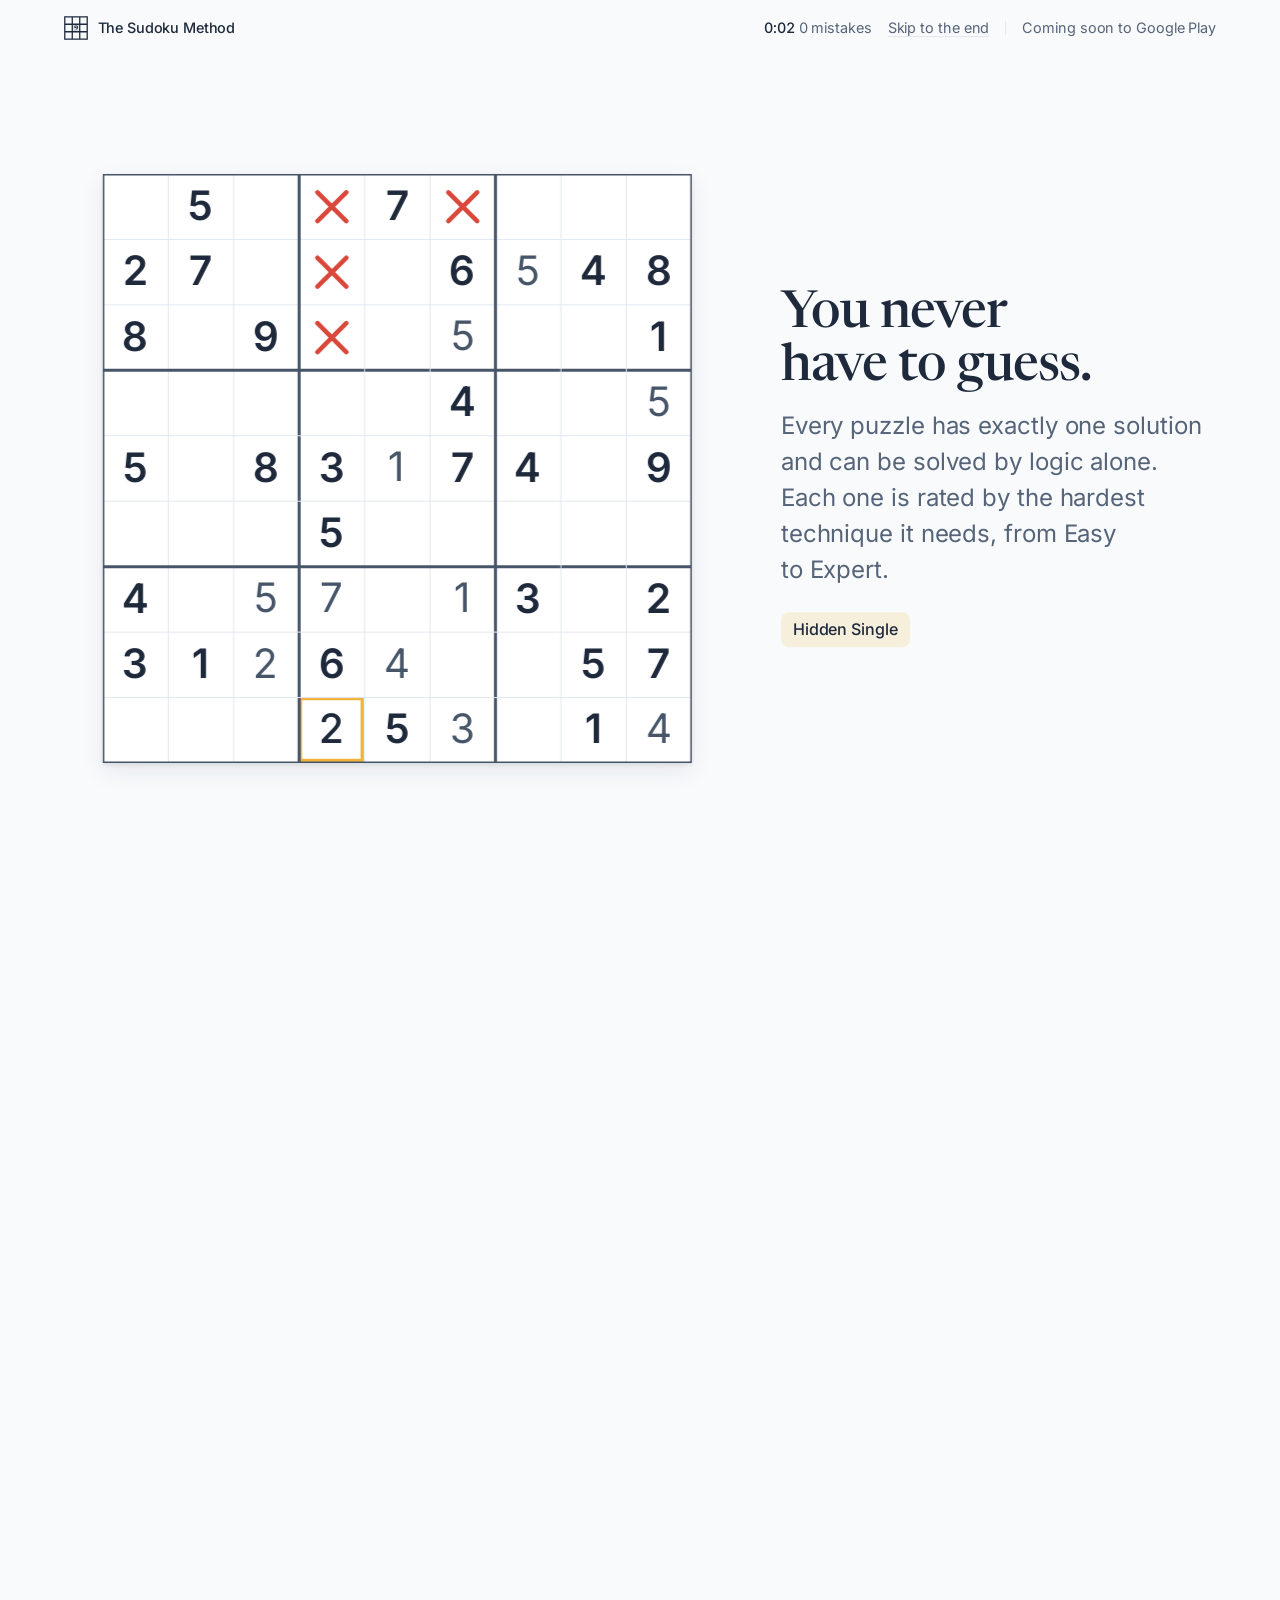
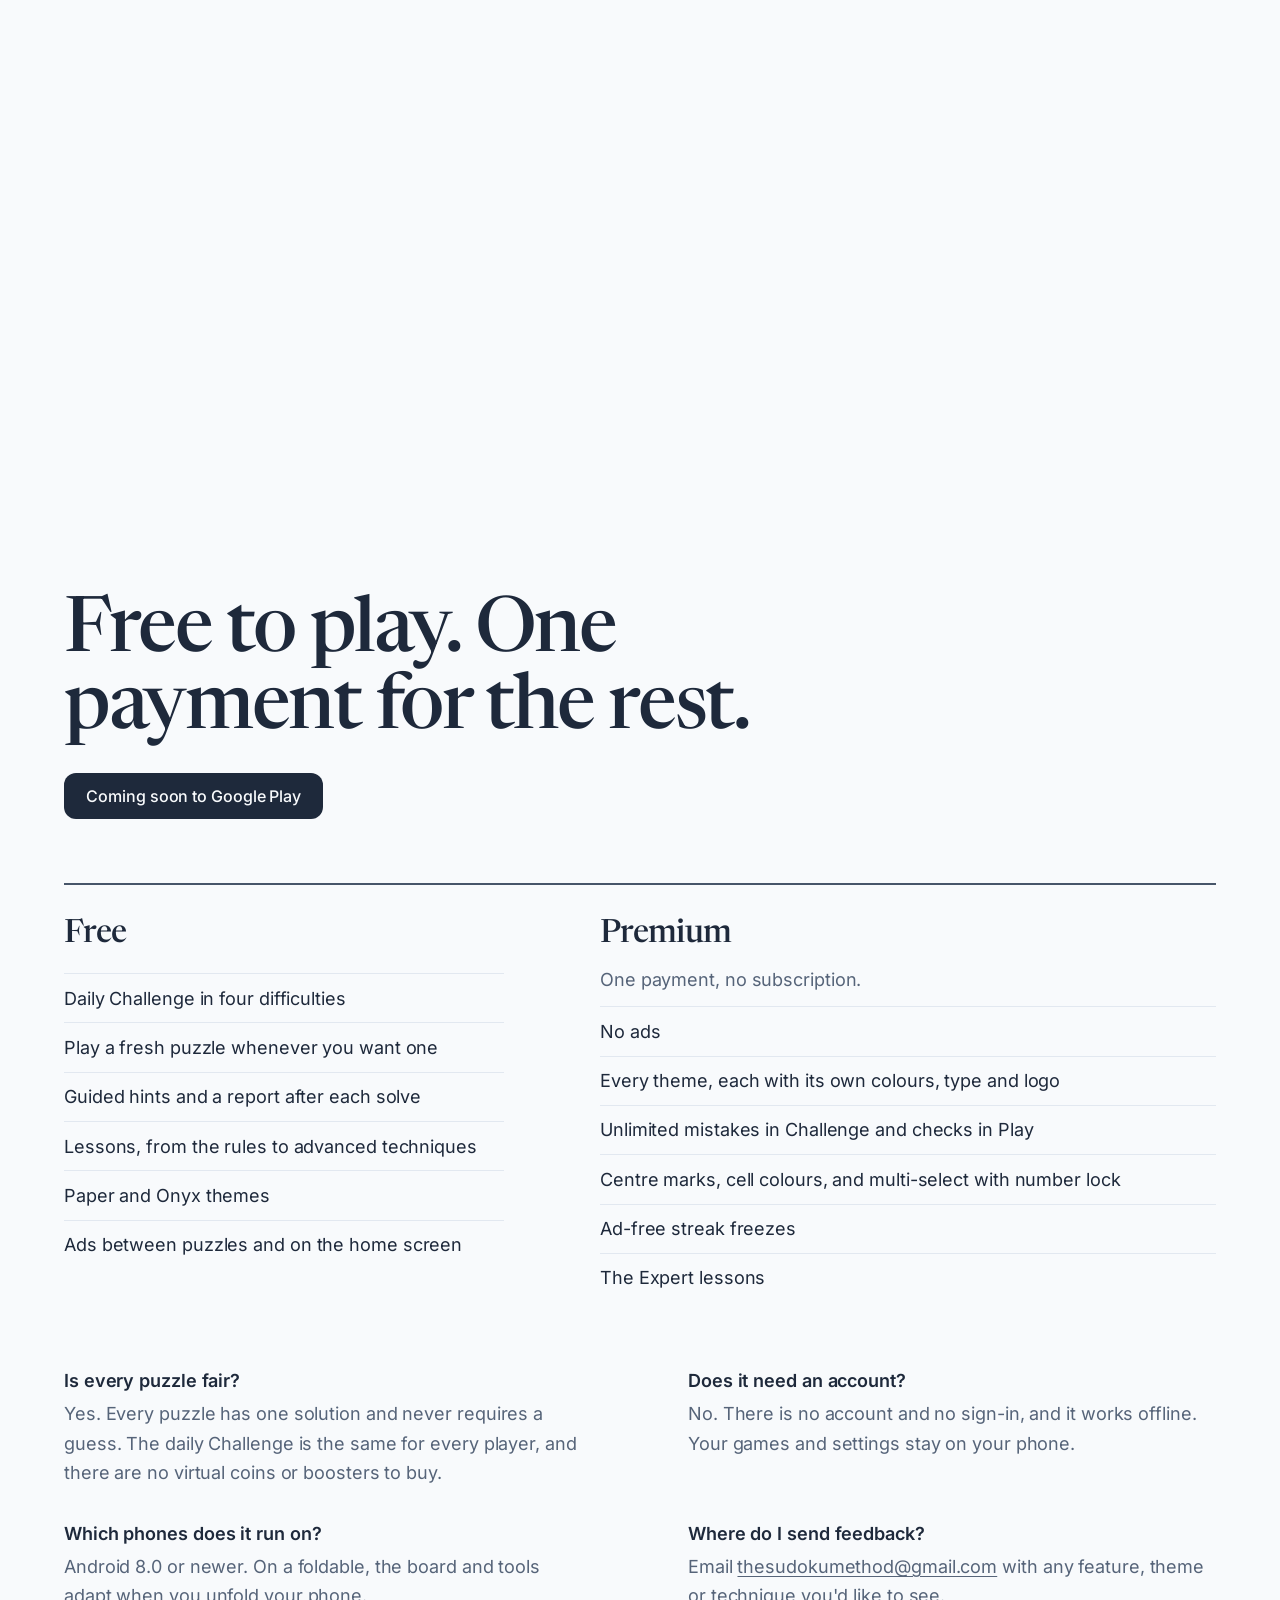
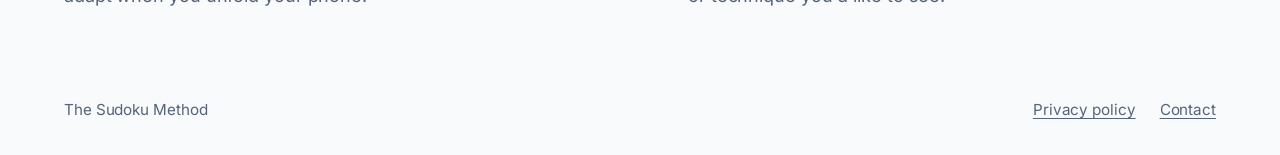
==== commit e5c41212: "Shorter story, one scene per swipe, roomier on small phones - 11 scenes instead of 14; the hint less" ====
--- a/docs/index.html
+++ b/docs/index.html
@@ -21,9 +21,9 @@
 <link rel="apple-touch-icon" href="apple-touch-icon.png">
 <link rel="preload" as="font" type="font/woff2" href="assets/fonts/newsreader.woff2" crossorigin>
 <link rel="preload" as="font" type="font/woff2" href="assets/fonts/inter.woff2" crossorigin>
-<link rel="stylesheet" href="engine/scrollcraft.css">
-<link rel="stylesheet" href="assets/site.css">
-<noscript><link rel="stylesheet" href="assets/nojs.css"></noscript>
+<link rel="stylesheet" href="engine/scrollcraft.css?v=2">
+<link rel="stylesheet" href="assets/site.css?v=2">
+<noscript><link rel="stylesheet" href="assets/nojs.css?v=2"></noscript>
 <script>document.documentElement.classList.remove('no-js');</script>
 <script type="application/ld+json">
 {
@@ -49,27 +49,30 @@
     <span>The Sudoku Method</span>
   </a>
   <p class="clock" aria-hidden="true"><b id="clock">0:00</b> <span id="mistakes">0 mistakes</span></p>
+  <a class="skip" id="skip" href="#close">Skip to the end</a>
   <p class="get" data-cta>Coming soon to Google Play</p>
 </header>
 
 <main id="top">
-  <section id="solve" data-sc-act="pin" data-sc-span="12.4" aria-label="A Sudoku solved one move at a time">
+  <section id="solve" data-sc-act="pin" data-sc-span="11.2" aria-label="A Sudoku solved one move at a time">
     <div data-sc-stage class="stage" id="stage">
       <div class="texture" aria-hidden="true"></div>
 
-      <div class="camera" id="camera" aria-hidden="true">
-        <div class="tilt" id="tilt">
-          <div class="board" id="board"></div>
-        </div>
-      </div>
-
-      <div class="hero" data-beat="hero lift" data-hold-start>
+      <div class="lens">
+        <div class="camera" id="camera" aria-hidden="true">
+          <div class="tilt" id="tilt">
+            <div class="board" id="board"></div>
+          </div>
+        </div>
+      </div>
+
+      <div class="hero" data-beat="hero" data-hold-start>
         <h1>There is always a&nbsp;next&nbsp;move.</h1>
         <p class="lede">The Sudoku Method is logic-only Sudoku for Android. It teaches you how to find that move.</p>
         <p class="get get--solid" data-cta>Coming soon to Google Play</p>
       </div>
 
-      <article class="note card" data-beat="look">
+      <article class="note card" data-beat="look" data-window="0.35 1">
         <h2><span class="count">1/3</span> Look in this box</h2>
         <p>One digit has only one cell left here.</p>
       </article>
@@ -80,10 +83,7 @@
       <article class="note card" data-beat="place">
         <h2><span class="count">3/3</span> It's a 5</h2>
         <p>It's the only cell in this box that can hold a 5.</p>
-      </article>
-      <article class="note" data-beat="teach">
-        <h2>Hints teach before they tell.</h2>
-        <p>Where to look, why it works, and only then the digit. All three steps count as one hint.</p>
+        <p class="aside">Where to look, why, then the digit. All three count as one hint.</p>
       </article>
 
       <article class="note note--r" data-beat="run">
@@ -94,18 +94,13 @@
 
       <article class="note" data-beat="stall">
         <h2>Then the easy digits run out.</h2>
-        <p>Pencil in what's still possible, and start reading the board.</p>
-      </article>
-      <article class="note" data-beat="narrow">
-        <h2>Now you read the marks.</h2>
-        <p>11 short chapters take you from the rules to advanced techniques, with practice on real boards.</p>
-        <p class="tech" aria-hidden="true"><span id="tech2">Pointing</span></p>
-      </article>
-      <article class="note note--r" data-beat="xwing" data-window="0.02 0.6">
+        <p>Pencil marks show what's still possible. The lessons teach you to read them.</p>
+      </article>
+      <article class="note note--r" data-beat="xwing" data-window="0.02 1">
         <h2>X-Wing</h2>
         <p>In each of these two rows, the 6 has just two cells left, and they line up. So the rest of those two columns can't be a 6.</p>
       </article>
-      <article class="note note--r" data-beat="fall" data-window="0 0.82">
+      <article class="note note--r" data-beat="fall">
         <h2>One idea opens the whole board.</h2>
       </article>
 
@@ -127,10 +122,6 @@
             <img src="assets/screens/report.jpg" width="675" height="1400" fetchpriority="low" decoding="async" alt="A report after a solve: where the player got stuck, a link to the lesson, and what to try next.">
             <figcaption><b>Your report</b> After each solve: your blind spots, the techniques you used and what to try next.</figcaption>
           </figure>
-          <figure>
-            <img src="assets/screens/stats.jpg" width="675" height="1400" fetchpriority="low" decoding="async" alt="The Statistics screen, showing perfect games, streaks and best times.">
-            <figcaption><b>Statistics</b> Perfect games, streaks and best times, for every difficulty.</figcaption>
-          </figure>
         </div>
       </section>
 
@@ -161,6 +152,7 @@
         </div>
       </div>
     </div>
+    <div class="rests" id="rests" aria-hidden="true"></div>
   </section>
 
   <section class="after" id="get">
@@ -224,9 +216,9 @@
   </nav>
 </footer>
 
-<script src="engine/scrollcraft.js" defer></script>
-<script src="assets/solve.js" defer></script>
-<script src="assets/board.js" defer></script>
-<script src="assets/page.js" defer></script>
+<script src="engine/scrollcraft.js?v=2" defer></script>
+<script src="assets/solve.js?v=2" defer></script>
+<script src="assets/board.js?v=2" defer></script>
+<script src="assets/page.js?v=2" defer></script>
 </body>
 </html>
--- a/docs/assets/site.css
+++ b/docs/assets/site.css
@@ -69,7 +69,7 @@
   color: var(--ink);
   font-size: .9rem;
 }
-.brand { display: inline-flex; align-items: center; gap: .6rem; text-decoration: none; font-weight: 500; letter-spacing: -.01em; }
+.brand { display: inline-flex; align-items: center; gap: .6rem; text-decoration: none; font-weight: 500; letter-spacing: -.01em; white-space: nowrap; }
 .mark { width: 24px; height: 24px; flex: none; }
 .mark text { font-family: "Newsreader", Georgia, serif; }
 .clock { margin: 0 0 0 auto; color: var(--soft); font-variant-numeric: tabular-nums; white-space: nowrap; }
@@ -77,11 +77,25 @@
 .bar .get { margin: 0; color: var(--soft); white-space: nowrap; }
 .bar .get::before { content: ""; display: inline-block; width: 1px; height: 1em; margin-right: var(--sc-4); vertical-align: -.15em; background: var(--grid); }
 .bar .is-live { color: var(--ink); font-weight: 500; }
+.skip { color: var(--soft); white-space: nowrap; text-decoration: underline; text-decoration-color: var(--grid); }
+.skip:hover { color: var(--ink); }
+html[data-now="hero"] .skip, html[data-now="last"] .skip, html.past .skip { visibility: hidden; }
 html[data-now="hero"] .clock, html[data-now="lift"] .clock,
 html[data-now="hero"] .bar .get, html[data-now="lift"] .bar .get { visibility: hidden; }
 
 html.past .bar { background: var(--bg); box-shadow: 0 1px 0 var(--grid); }
 html.past .clock { visibility: hidden; }
+
+/* Where a swipe comes to rest. On touch screens each one is a stop, so one swipe moves one scene. */
+.rests { position: absolute; inset: 0; pointer-events: none; }
+.rests i { position: absolute; left: 0; width: 1px; height: 1px; }
+@media (pointer: coarse) {
+  html { scroll-snap-type: y mandatory; }
+  .rests i { scroll-snap-align: start; scroll-snap-stop: always; }
+  .after { scroll-snap-align: start; }
+  .foot { scroll-snap-align: end; }
+}
+html:not(.no-js) [data-beat] { opacity: 0; }
 
 /* ------------------------------------------------------------------------------------------------ the stage --- */
 .stage { background: var(--bg); color: var(--ink); isolation: isolate; }
@@ -94,7 +108,10 @@
   linear-gradient(#005A9C, #005A9C) 0 100% / 2.4vmin 46vmin no-repeat; }
 html[data-theme="editorial"] .texture { background: linear-gradient(#111, #111) 0 56px / 100% 6px no-repeat; }
 
-.camera { position: absolute; left: 0; top: 0; width: 0; height: 0; z-index: 1; perspective: 1700px; }
+.lens { position: absolute; inset: 0; z-index: 1; pointer-events: none; }
+/* On a phone the words sit under the board, so a board zoomed in on one box is cut off where they begin. */
+html:not(.wide).flat .lens { clip-path: inset(0 0 calc(100% - var(--board-bottom) - 2px) 0); }
+.camera { position: absolute; left: 0; top: 0; width: 0; height: 0; perspective: 1700px; }
 .tilt, .board { position: absolute; left: 0; top: 0; width: 0; height: 0; transform-style: preserve-3d; }
 .board { left: calc(var(--b) / -2); top: calc(var(--b) / -2); width: var(--b); height: var(--b); }
 .plate {
@@ -208,6 +225,7 @@
 }
 .card h2 { font-family: var(--sc-font-text); font-size: var(--sc-t-lg); font-weight: 600; letter-spacing: -.01em; margin-bottom: var(--sc-2); }
 .card p { font-size: 1.0625rem; }
+.aside { margin-top: var(--sc-3) !important; padding-top: var(--sc-3); border-top: 1px solid var(--grid); font-size: .95rem !important; }
 .count { color: var(--soft); font-weight: 400; margin-right: .25em; font-variant-numeric: tabular-nums; }
 
 .tech { margin-top: var(--sc-5) !important; font-size: 1rem !important; color: var(--ink) !important; font-weight: 500; }
@@ -291,10 +309,10 @@
 html:not(.wide) .hero h1 { font-size: clamp(2.5rem, 11.4vw, 4.6rem); }
 html:not(.wide) .lede { margin: var(--sc-3) 0 var(--sc-4); font-size: 1.05rem; }
 html:not(.wide) .note, html:not(.wide) .themes {
-  left: max(12px, calc(50% - 24rem)); right: max(12px, calc(50% - 24rem)); width: auto;
-  top: calc(var(--board-bottom) + 14px); translate: none;
-}
-html:not(.wide) .note--r { left: max(12px, calc(50% - 24rem)); right: max(12px, calc(50% - 24rem)); }
+  left: max(16px, calc(50% - 24rem)); right: max(16px, calc(50% - 24rem)); width: auto;
+  top: calc(var(--board-bottom) + 16px); translate: none;
+}
+html:not(.wide) .note--r { left: max(16px, calc(50% - 24rem)); right: max(16px, calc(50% - 24rem)); }
 html:not(.wide) .note:not(.card), html:not(.wide) .themes { padding-inline: 8px; }
 html:not(.wide) .note h2 { font-size: clamp(1.7rem, 7.6vw, 2.6rem); margin-bottom: var(--sc-2); }
 html:not(.wide) .note p { font-size: 1.02rem; line-height: 1.42; }
@@ -312,11 +330,11 @@
 html:not(.wide) .rail figcaption b { font-size: 1.5rem; }
 html:not(.wide) .rail-lead { width: 76vw; }
 
-html:not(.wide) .close { left: max(12px, calc(50% - 24rem)); right: max(12px, calc(50% - 24rem)); top: auto; bottom: calc(10px + env(safe-area-inset-bottom)); translate: none; padding-inline: 8px; }
+html:not(.wide) .close { left: max(16px, calc(50% - 24rem)); right: max(16px, calc(50% - 24rem)); top: auto; bottom: calc(10px + env(safe-area-inset-bottom)); translate: none; padding-inline: 8px; }
 html:not(.wide) .ask h2 { font-size: 1.7rem; margin-bottom: var(--sc-1); }
 html:not(.wide) .ask > p { font-size: .98rem; line-height: 1.35; margin-bottom: var(--sc-3); min-height: 2.7em; }
-html:not(.wide) .pad { max-width: none; grid-template-columns: repeat(9, minmax(0, 1fr)); gap: 4px; }
-html:not(.wide) .pad button { aspect-ratio: 1 / 1.25; border-radius: 10px; font-size: 1.3rem; }
+html:not(.wide) .pad { max-width: 26rem; gap: 6px; }
+html:not(.wide) .pad button { aspect-ratio: auto; height: 52px; border-radius: 12px; font-size: 1.45rem; }
 html:not(.wide).solved .close { padding: var(--sc-4); background: var(--surface); border-radius: 20px; box-shadow: 0 -4px 30px -10px hsl(217 33% 17% / .24); }
 html:not(.wide) .result h2 { font-size: 1.8rem; margin-bottom: 0; }
 html:not(.wide) .stars { justify-content: center; margin-bottom: var(--sc-1); }
@@ -331,8 +349,8 @@
 @media (max-width: 560px) {
   html:not([data-now="hero"]):not([data-now="lift"]) .brand span { display: none; }
   .bar { gap: var(--sc-3); }
-  .bar .get::before { margin-right: var(--sc-3); }
-  .bar .get { font-size: .82rem; }
+  .bar .get { display: none; }
+  .skip { margin-left: var(--sc-1); }
   .plans, .faq { grid-template-columns: 1fr; }
 }
 @media (max-width: 900px) { .plans { grid-template-columns: 1fr; } .faq { grid-template-columns: 1fr; } }
--- a/docs/assets/nojs.css
+++ b/docs/assets/nojs.css
@@ -1,7 +1,8 @@
 /* Without scripts the page is a plain article: every word is still here, and the stage is not pinned. */
-[data-sc-cue] { opacity: 1 !important; }
+[data-beat] { opacity: 1 !important; }
+.skip, .rests { display: none; }
 .stage { position: static; height: auto; overflow: visible; padding: 80px var(--gutter) 0; }
-.camera, .clock, .close, .texture { display: none; }
+.lens, .clock, .close, .texture { display: none; }
 .hero, .note, .themes { position: static; translate: none; width: auto; max-width: 40rem; margin-bottom: 3rem; }
 .card { box-shadow: none; padding: 0; background: none; }
 .tech { display: none; }
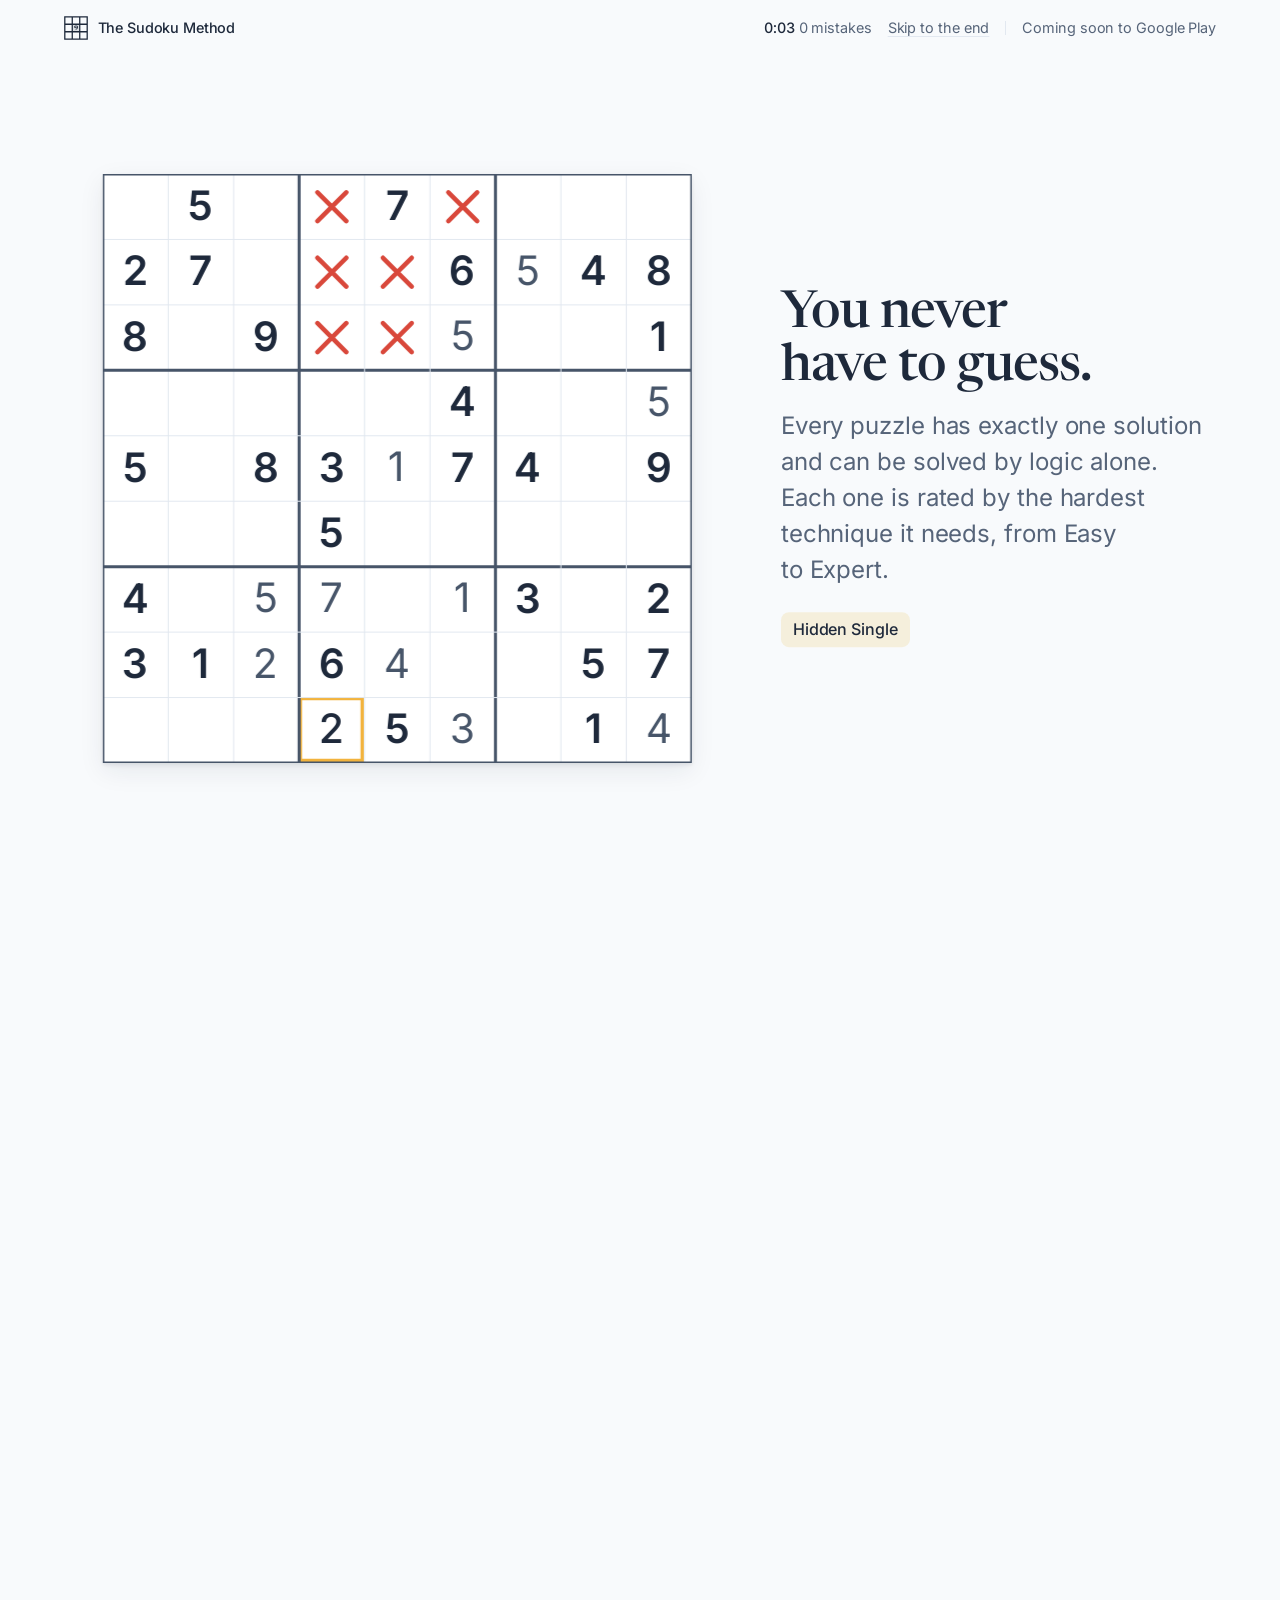
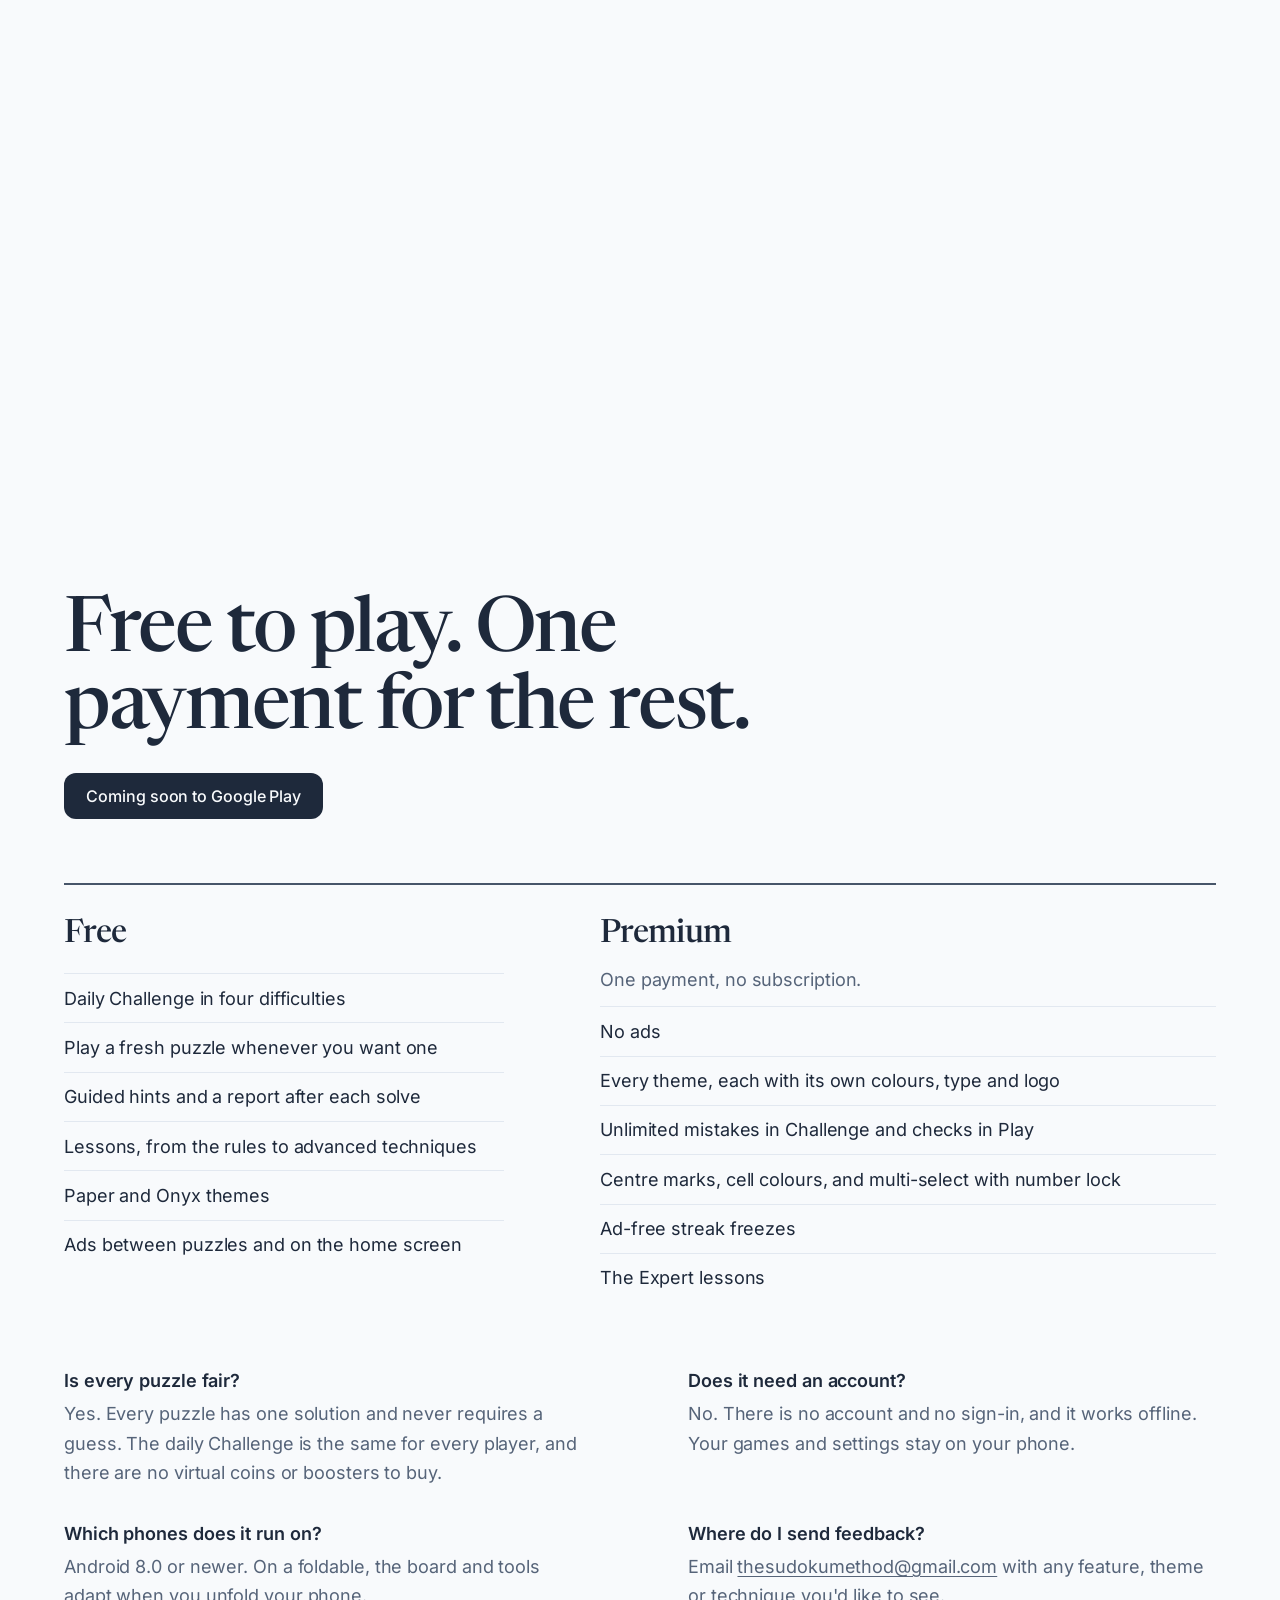
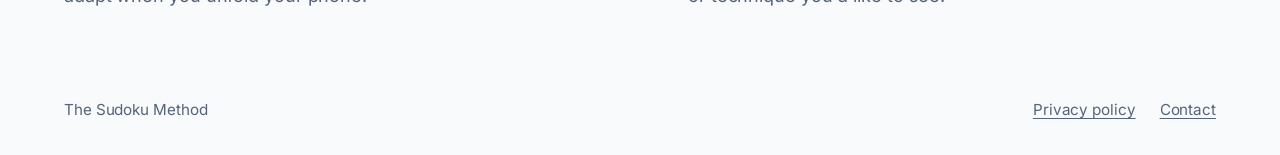
==== commit 528ed6fe: "Open at the top on phones, show how to start, add app-ads.txt - Swipe snapping now starts only once " ====
--- a/docs/index.html
+++ b/docs/index.html
@@ -21,9 +21,9 @@
 <link rel="apple-touch-icon" href="apple-touch-icon.png">
 <link rel="preload" as="font" type="font/woff2" href="assets/fonts/newsreader.woff2" crossorigin>
 <link rel="preload" as="font" type="font/woff2" href="assets/fonts/inter.woff2" crossorigin>
-<link rel="stylesheet" href="engine/scrollcraft.css?v=2">
-<link rel="stylesheet" href="assets/site.css?v=2">
-<noscript><link rel="stylesheet" href="assets/nojs.css?v=2"></noscript>
+<link rel="stylesheet" href="engine/scrollcraft.css?v=3">
+<link rel="stylesheet" href="assets/site.css?v=3">
+<noscript><link rel="stylesheet" href="assets/nojs.css?v=3"></noscript>
 <script>document.documentElement.classList.remove('no-js');</script>
 <script type="application/ld+json">
 {
@@ -71,6 +71,11 @@
         <p class="lede">The Sudoku Method is logic-only Sudoku for Android. It teaches you how to find that move.</p>
         <p class="get get--solid" data-cta>Coming soon to Google Play</p>
       </div>
+      <p class="nudge" data-beat="hero" data-hold-start aria-hidden="true">
+        <span class="nudge-mouse">Scroll down to watch it solve</span><span class="nudge-touch">Swipe up to watch it solve</span>
+        <svg class="nudge-mouse" viewBox="0 0 16 16"><path d="M8 3v10M3.5 8.5 8 13l4.5-4.5" fill="none" stroke="currentColor" stroke-width="1.6" stroke-linecap="round" stroke-linejoin="round"/></svg>
+        <svg class="nudge-touch nudge-up" viewBox="0 0 16 16"><path d="M8 13V3M3.5 7.5 8 3l4.5 4.5" fill="none" stroke="currentColor" stroke-width="1.6" stroke-linecap="round" stroke-linejoin="round"/></svg>
+      </p>
 
       <article class="note card" data-beat="look" data-window="0.35 1">
         <h2><span class="count">1/3</span> Look in this box</h2>
@@ -152,7 +157,7 @@
         </div>
       </div>
     </div>
-    <div class="rests" id="rests" aria-hidden="true"></div>
+    <div class="rests" id="rests" aria-hidden="true"><i style="top:0"></i></div>
   </section>
 
   <section class="after" id="get">
@@ -216,9 +221,9 @@
   </nav>
 </footer>
 
-<script src="engine/scrollcraft.js?v=2" defer></script>
-<script src="assets/solve.js?v=2" defer></script>
-<script src="assets/board.js?v=2" defer></script>
-<script src="assets/page.js?v=2" defer></script>
+<script src="engine/scrollcraft.js?v=3" defer></script>
+<script src="assets/solve.js?v=3" defer></script>
+<script src="assets/board.js?v=3" defer></script>
+<script src="assets/page.js?v=3" defer></script>
 </body>
 </html>
--- a/docs/assets/site.css
+++ b/docs/assets/site.css
@@ -90,7 +90,7 @@
 .rests { position: absolute; inset: 0; pointer-events: none; }
 .rests i { position: absolute; left: 0; width: 1px; height: 1px; }
 @media (pointer: coarse) {
-  html { scroll-snap-type: y mandatory; }
+  html.snap { scroll-snap-type: y mandatory; }
   .rests i { scroll-snap-align: start; scroll-snap-stop: always; }
   .after { scroll-snap-align: start; }
   .foot { scroll-snap-align: end; }
@@ -230,6 +230,24 @@
 
 .tech { margin-top: var(--sc-5) !important; font-size: 1rem !important; color: var(--ink) !important; font-weight: 500; }
 .tech span { display: inline-block; padding: .35rem .75rem; border-radius: 8px; background: var(--zone); }
+
+/* The one hint that the page moves: it goes with the opening scene. */
+.nudge {
+  position: absolute; z-index: 3; left: var(--gutter); bottom: max(5vh, 24px); margin: 0; width: max-content;
+  display: inline-flex; align-items: center; gap: .5rem;
+  padding: .55rem .95rem .55rem 1.05rem; border-radius: 999px;
+  background: var(--surface); color: var(--ink); font-size: .95rem; font-weight: 500;
+  box-shadow: 0 0 0 1px hsl(217 33% 17% / .08), 0 8px 24px -8px hsl(217 33% 17% / .25);
+}
+.nudge svg { flex: none; width: 16px; height: 16px; animation: nudge 1.6s var(--sc-ease-in-out) infinite; }
+.nudge .nudge-up { animation-name: nudge-up; }
+.nudge-touch { display: none; }
+html.touch span.nudge-touch { display: inline; }
+html.touch svg.nudge-touch { display: block; }
+html.touch .nudge-mouse { display: none; }
+@keyframes nudge { 50% { transform: translateY(3px); } }
+@keyframes nudge-up { 50% { transform: translateY(-3px); } }
+html:not(.wide) .nudge { left: 50%; translate: -50% 0; bottom: calc(18px + env(safe-area-inset-bottom)); white-space: nowrap; }
 
 /* -------------------------------------------------------------------------------------------- the app, a rail -- */
 .rail-wrap { position: absolute; inset: 0; z-index: 2; visibility: hidden; opacity: 0; display: flex; align-items: center; overflow: hidden; }
@@ -367,7 +385,7 @@
 }
 
 @media (prefers-reduced-motion: reduce) {
-  .d.drop, .d.shake, .star { animation: none; }
+  .d.drop, .d.shake, .star, .nudge svg { animation: none; }
   .fill { transition: none; }
   .rail-wrap { overflow-x: auto; }
 }
--- a/docs/assets/nojs.css
+++ b/docs/assets/nojs.css
@@ -1,6 +1,6 @@
 /* Without scripts the page is a plain article: every word is still here, and the stage is not pinned. */
 [data-beat] { opacity: 1 !important; }
-.skip, .rests { display: none; }
+.skip, .rests, .nudge { display: none; }
 .stage { position: static; height: auto; overflow: visible; padding: 80px var(--gutter) 0; }
 .lens, .clock, .close, .texture { display: none; }
 .hero, .note, .themes { position: static; translate: none; width: auto; max-width: 40rem; margin-bottom: 3rem; }
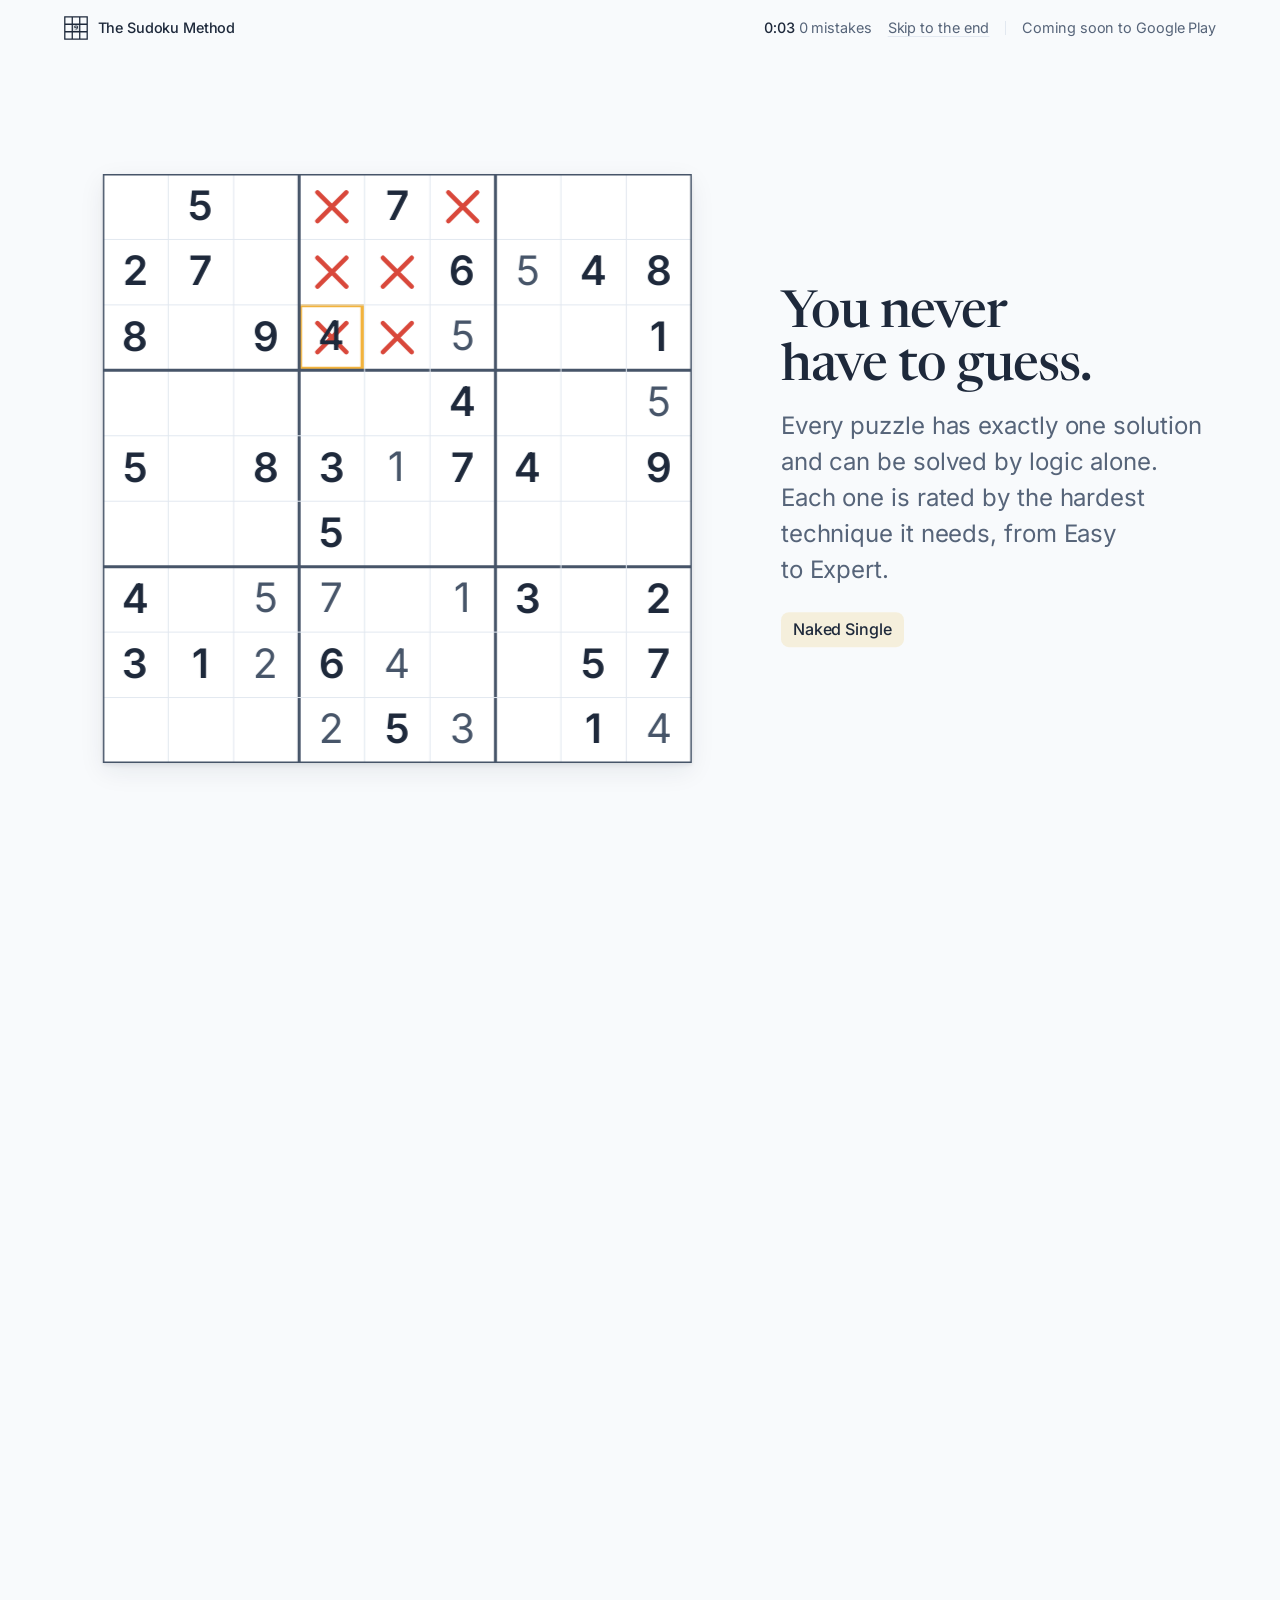
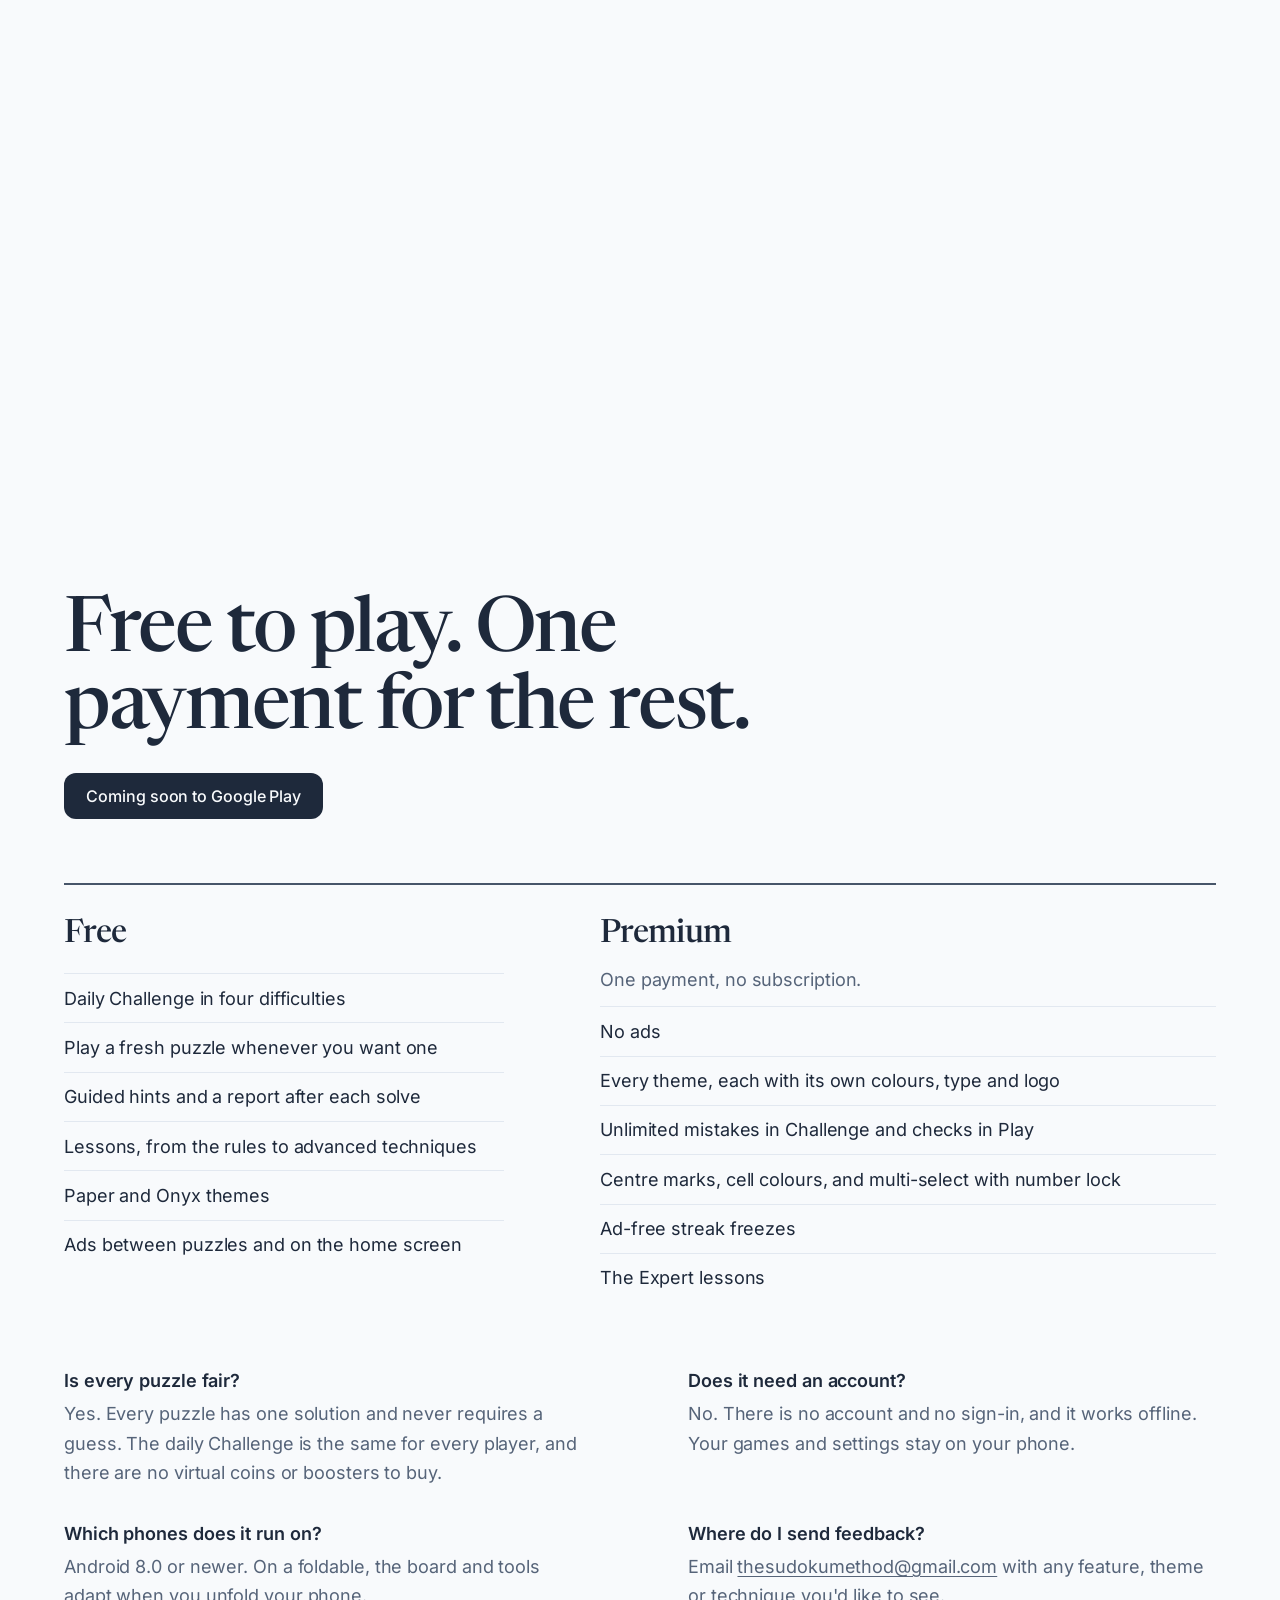
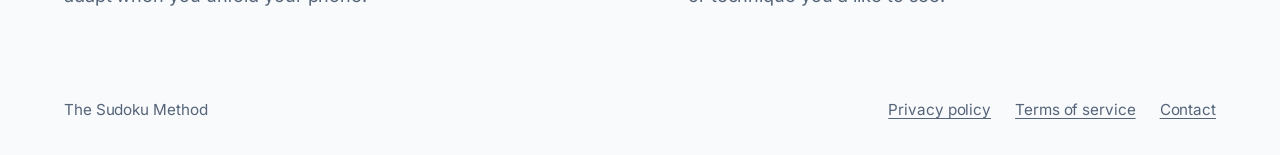
==== commit b3f7a9f1: "Terms of service page, linked from the footers and the sitemap Co-Authored-By: Claude Opus 5.5 <nore" ====
--- a/docs/index.html
+++ b/docs/index.html
@@ -217,6 +217,7 @@
   <p>The Sudoku Method</p>
   <nav aria-label="Footer">
     <a href="privacy/">Privacy policy</a>
+    <a href="terms/">Terms of service</a>
     <a href="mailto:thesudokumethod@gmail.com">Contact</a>
   </nav>
 </footer>
